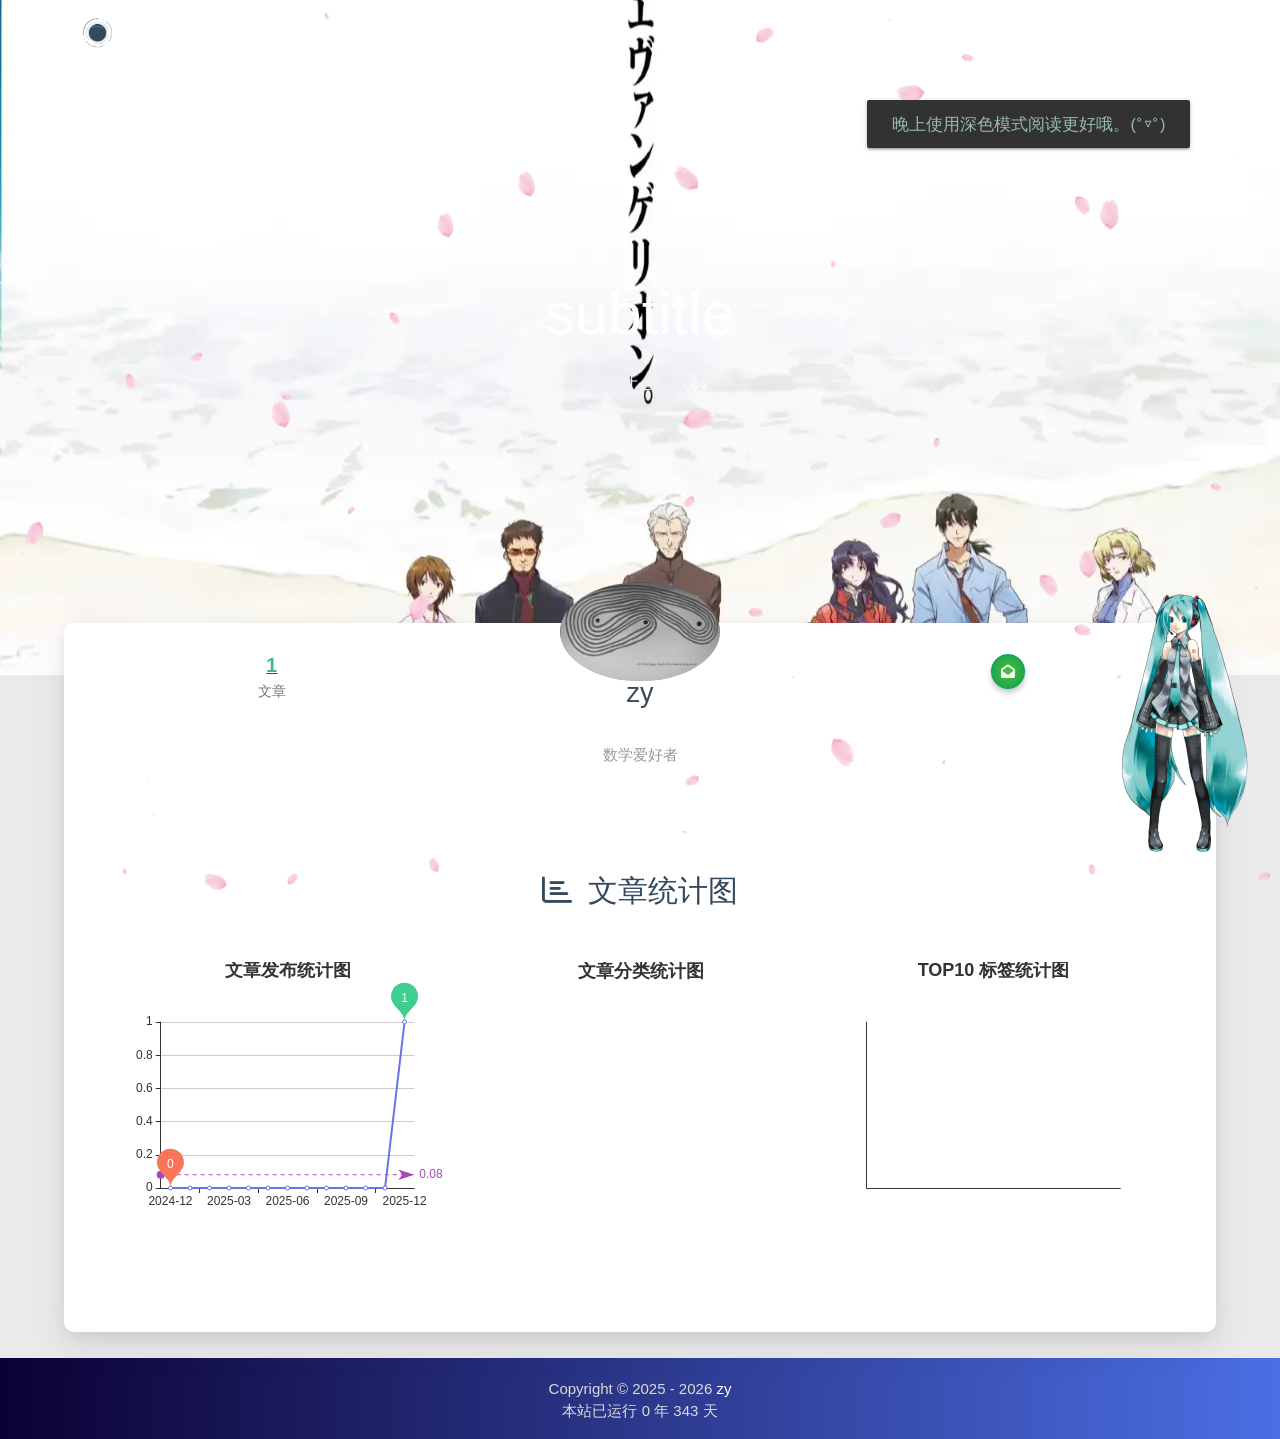
==== about/index.html @ 7aaf0994 "Site updated: 2025-12-30 05:23:56" ====
<!DOCTYPE HTML>
<html lang="zh-CN">


<head>
    <meta charset="utf-8">
    <meta name="keywords" content="关于, ↙(`ヮ´ )↗ 开摆！">
    <meta name="description" content="↙(`ヮ´ )↗ 开摆！">
    <meta http-equiv="X-UA-Compatible" content="IE=edge">
    <meta name="viewport" content="width=device-width, initial-scale=1.0, user-scalable=no">
    <meta name="renderer" content="webkit|ie-stand|ie-comp">
    <meta name="mobile-web-app-capable" content="yes">
    <meta name="format-detection" content="telephone=no">
    <meta name="apple-mobile-web-app-capable" content="yes">
    <meta name="apple-mobile-web-app-status-bar-style" content="black-translucent">
    <meta name="referrer" content="no-referrer-when-downgrade">
    <!-- Global site tag (gtag.js) - Google Analytics -->


    <title>关于 | ↙(`ヮ´ )↗ 开摆！</title>
    <link rel="icon" type="image/png" href="/medias/logo_48.png">
    


    <!-- bg-cover style     -->



<link rel="stylesheet" type="text/css" href="/libs/awesome/css/all.min.css">
<link rel="stylesheet" type="text/css" href="/libs/materialize/materialize.min.css">
<link rel="stylesheet" type="text/css" href="/libs/aos/aos.css">
<link rel="stylesheet" type="text/css" href="/libs/animate/animate.min.css">
<link rel="stylesheet" type="text/css" href="/libs/lightGallery/css/lightgallery.min.css">
<link rel="stylesheet" type="text/css" href="/css/matery.css">
<link rel="stylesheet" type="text/css" href="/css/my.css">
<link rel="stylesheet" type="text/css" href="/css/dark.css" media="none" onload="if(media!='all')media='all'">




    <link rel="stylesheet" href="/libs/tocbot/tocbot.css">
    <link rel="stylesheet" href="/css/post.css">




    



    <script src="/libs/jquery/jquery-3.6.0.min.js"></script>

<meta name="generator" content="Hexo 8.1.1"></head>


<body>
    <header class="navbar-fixed">
    <nav id="headNav" class="bg-color nav-transparent">
        <div id="navContainer" class="nav-wrapper container">
            <div class="brand-logo">
                <a href="/" class="waves-effect waves-light">
                    
                    <img src="/medias/logo_128.png" class="logo-img" alt="LOGO">
                    
                    <span class="logo-span">↙(`ヮ´ )↗ 开摆！</span>
                </a>
            </div>
            

<a href="#" data-target="mobile-nav" class="sidenav-trigger button-collapse"><i class="fas fa-bars"></i></a>
<ul class="right nav-menu">
  
  <li class="hide-on-med-and-down nav-item">
    
    <a href="/" class="waves-effect waves-light">
      
      <i class="fas fa-home" style="zoom: 0.6;"></i>
      
      <span>首页</span>
    </a>
    
  </li>
  
  <li class="hide-on-med-and-down nav-item">
    
    <a href="/tags" class="waves-effect waves-light">
      
      <i class="fas fa-tags" style="zoom: 0.6;"></i>
      
      <span>标签</span>
    </a>
    
  </li>
  
  <li class="hide-on-med-and-down nav-item">
    
    <a href="" class="waves-effect waves-light">

      
      <i class="fas fa-bookmark" style="zoom: 0.6;"></i>
      
      <span>分类</span>
      <i class="fas fa-chevron-down" aria-hidden="true" style="zoom: 0.6;"></i>
    </a>
    <ul class="sub-nav menus_item_child ">
      
      <li>
        <a href="/algebra">
          
          <span>代数</span>
        </a>
      </li>
      
      <li>
        <a href="/geometry">
          
          <span>几何</span>
        </a>
      </li>
      
    </ul>
    
  </li>
  
  <li class="hide-on-med-and-down nav-item">
    
    <a href="/about" class="waves-effect waves-light">
      
      <i class="fas fa-user-circle" style="zoom: 0.6;"></i>
      
      <span>关于</span>
    </a>
    
  </li>
  
  <li class="hide-on-med-and-down nav-item">
    
    <a href="/contact" class="waves-effect waves-light">
      
      <i class="fas fa-comments" style="zoom: 0.6;"></i>
      
      <span>留言板</span>
    </a>
    
  </li>
  
  <li>
    <a href="#searchModal" class="modal-trigger waves-effect waves-light">
      <i id="searchIcon" class="fas fa-search" title="搜索" style="zoom: 0.85;"></i>
    </a>
  </li>
  <li>
    <a href="javascript:;" class="waves-effect waves-light" onclick="switchNightMode()" title="深色/浅色模式" >
      <i id="sum-moon-icon" class="fas fa-sun" style="zoom: 0.85;"></i>
    </a>
  </li>
</ul>


<div id="mobile-nav" class="side-nav sidenav">

    <div class="mobile-head bg-color">
        
        <img src="/medias/logo_128.png" class="logo-img circle responsive-img">
        
        <div class="logo-name">↙(`ヮ´ )↗ 开摆！</div>
        <div class="logo-desc">
            
            Never really desperate, only the lost of the soul.
            
        </div>
    </div>

    <ul class="menu-list mobile-menu-list">
        
        <li class="m-nav-item">
	  
		<a href="/" class="waves-effect waves-light">
			
			    <i class="fa-fw fas fa-home"></i>
			
			首页
		</a>
          
        </li>
        
        <li class="m-nav-item">
	  
		<a href="/tags" class="waves-effect waves-light">
			
			    <i class="fa-fw fas fa-tags"></i>
			
			标签
		</a>
          
        </li>
        
        <li class="m-nav-item">
	  
		<a href="javascript:;">
			
				<i class="fa-fw fas fa-bookmark"></i>
			
			分类
			<span class="m-icon"><i class="fas fa-chevron-right"></i></span>
		</a>
            <ul  style="background:  ;" >
              
                <li>

                  <a href="/algebra " style="margin-left:75px">
				  
		          <span>代数</span>
                  </a>
                </li>
              
                <li>

                  <a href="/geometry " style="margin-left:75px">
				  
		          <span>几何</span>
                  </a>
                </li>
              
            </ul>
          
        </li>
        
        <li class="m-nav-item">
	  
		<a href="/about" class="waves-effect waves-light">
			
			    <i class="fa-fw fas fa-user-circle"></i>
			
			关于
		</a>
          
        </li>
        
        <li class="m-nav-item">
	  
		<a href="/contact" class="waves-effect waves-light">
			
			    <i class="fa-fw fas fa-comments"></i>
			
			留言板
		</a>
          
        </li>
        
        
    </ul>
</div>


        </div>

        
    </nav>

</header>

    <style type="text/css">
    /* don't remove. */
    .about-cover {
        height: 75vh;
    }
</style>

<div class="bg-cover pd-header about-cover">
    <div class="container">
    <div class="row">
    <div class="col s10 offset-s1 m8 offset-m2 l8 offset-l2">
        <div class="brand">
            <div class="title center-align">
                
                    subtitle
                
            </div>

            <div class="description center-align">
                
                <span id="subtitle"></span>
                <script src="/libs/typed/typed.js"></script>
                <script>
                    var typed = new Typed("#subtitle", {
                        strings: [ 
                            
                                "我们为什么喜欢数学，为什么追求数学",
                            
                                "因为我们被数学的魅力深深吸引，因为我们觉得做数学，是很开心，和幸福的事情",
                            
                        ],
                        startDelay: 300,
                        typeSpeed: 100,
                        loop: true,
                        backSpeed: 50,
                        showCursor: true
                    });
                </script>
                
            </div>
        </div>
    </div>
</div>


<script>
    // 每天切换 banner 图.  Switch banner image every day.
    var bannerUrl = "/medias/banner/" + new Date().getDay() + '.jpg';
    $('.bg-cover').css('background-image', 'url(' + bannerUrl + ')');
</script>
<script>
    
      // 每天切换 banner 图.  Switch banner image every day.
      var bannerUrl = "/medias/banner/" + new Date().getDay() + '.jpg';
    
    $('.bg-cover.about-cover').css('background-image', 'url(' + bannerUrl + ')');

</script>


    </div>
</div>

<main class="content">

    <div id="aboutme" class="container about-container">
        <div class="card">
            <div class="card-content">
                <div class="row">
                    <div class="post-statis col l4 hide-on-med-and-down" data-aos="zoom-in-right">
                        
<div class="statis">
    <span class="count"><a href="/">1</a></span>
    <span class="name">文章</span>
</div>






                    </div>
                    <div class="col s12 m12 l4">
                        <div class="profile center-align">
                            <div class="avatar">
                                <img src="/medias/avatar.jpg" alt="zy"
                                     class="circle responsive-img avatar-img">
                            </div>
                            <div class="author">
                                <div class="post-statis hide-on-large-only" data-aos="zoom-in-right">
                                    
<div class="statis">
    <span class="count"><a href="/">1</a></span>
    <span class="name">文章</span>
</div>






                                </div>
                                <div class="title">zy</div>
                                <div class="career"></div>
                                <div class="social-link hide-on-large-only" data-aos="zoom-in-left">
                                    


    <a href="mailto:zhouyan@alumni.pku.edu.cn" class="tooltipped" target="_blank" data-tooltip="邮件联系我" data-position="top" data-delay="50">
        <i class="fas fa-envelope-open"></i>
    </a>














                                </div>
                            </div>
                        </div>
                    </div>
                    <div class="col l4 hide-on-med-and-down" data-aos="zoom-in-left">
                        <div class="social-link">
                            


    <a href="mailto:zhouyan@alumni.pku.edu.cn" class="tooltipped" target="_blank" data-tooltip="邮件联系我" data-position="top" data-delay="50">
        <i class="fas fa-envelope-open"></i>
    </a>














                        </div>
                    </div>
                </div>

                <div class="introduction center-align" data-aos="fade-up">数学爱好者</div>

                <style type="text/css">
    #posts-chart,
    #categories-chart,
    #tags-chart {
        width: 100%;
        height: 300px;
        margin: 0.5rem auto;
        padding: 0.5rem;
    }
</style>

<div id="postCharts" class="post-charts">
    <div class="title center-align" data-aos="zoom-in-up">
        <i class="far fa-bar-chart"></i>&nbsp;&nbsp;文章统计图
    </div>
    <div class="row">
        <div class="chart col s12 m6 l4" data-aos="zoom-in-up">
            <div id="posts-chart"></div>
        </div>

        <div class="chart col s12 m6 l4" data-aos="zoom-in-up">
            <div id="categories-chart"></div>
        </div>

        <div class="chart col s12 m6 l4" data-aos="zoom-in-up">
            <div id="tags-chart"></div>
        </div>
    </div>
</div>

<script type="text/javascript" src="/libs/echarts/echarts.min.js"></script>
<script>
    let postsChart = echarts.init(document.getElementById('posts-chart'));
    let categoriesChart = echarts.init(document.getElementById('categories-chart'));
    let tagsChart = echarts.init(document.getElementById('tags-chart'));

    

    let postsOption = {
        title: {
            text: '文章发布统计图',
            top: -5,
            x: 'center'
        },
        tooltip: {
            trigger: 'axis'
        },
        xAxis: {
            type: 'category',
            data: ["2024-12","2025-01","2025-02","2025-03","2025-04","2025-05","2025-06","2025-07","2025-08","2025-09","2025-10","2025-11","2025-12"]
        },
        yAxis: {
            type: 'value',
        },
        series: [
            {
                name: '文章篇数',
                type: 'line',
                color: ['#6772e5'],
                data: [0,0,0,0,0,0,0,0,0,0,0,0,1],
                markPoint: {
                    symbolSize: 45,
                    color: ['#fa755a','#3ecf8e','#82d3f4'],
                    data: [{
                        type: 'max',
                        itemStyle: {color: ['#3ecf8e']},
                        name: '最大值'
                    }, {
                        type: 'min',
                        itemStyle: {color: ['#fa755a']},
                        name: '最小值'
                    }]
                },
                markLine: {
                    itemStyle: {color: ['#ab47bc']},
                    data: [
                        {type: 'average', name: '平均值'}
                    ]
                }
            }
        ]
    };

    

    let categoriesOption = {
        title: {
            text: '文章分类统计图',
            top: -4,
            x: 'center'
        },
        tooltip: {
            trigger: 'item',
            formatter: "{a} <br/>{b} : {c} ({d}%)"
        },
        series: [
            {
                name: '分类',
                type: 'pie',
                radius: '50%',
                color: ['#6772e5', '#ff9e0f', '#fa755a', '#3ecf8e', '#82d3f4', '#ab47bc', '#525f7f', '#f51c47', '#26A69A'],
                data: [],
                itemStyle: {
                    emphasis: {
                        shadowBlur: 10,
                        shadowOffsetX: 0,
                        shadowColor: 'rgba(0, 0, 0, 0.5)'
                    }
                }
            }
        ]
    };

    

    let tagsOption = {
        title: {
            text: 'TOP10 标签统计图',
            top: -5,
            x: 'center'
        },
        tooltip: {},
        xAxis: [
            {
                type: 'category',
                data: []
            }
        ],
        yAxis: [
            {
                type: 'value'
            }
        ],
        series: [
            {
                type: 'bar',
                color: ['#82d3f4'],
                barWidth : 18,
                data: [],
                markPoint: {
                    symbolSize: 45,
                    data: [{
                        type: 'max',
                        itemStyle: {color: ['#3ecf8e']},
                        name: '最大值'
                    }, {
                        type: 'min',
                        itemStyle: {color: ['#fa755a']},
                        name: '最小值'
                    }],
                },
                markLine: {
                    itemStyle: {color: ['#ab47bc']},
                    data: [
                        {type: 'average', name: '平均值'}
                    ]
                }
            }
        ]
    };

    // render the charts
    postsChart.setOption(postsOption);
    categoriesChart.setOption(categoriesOption);
    tagsChart.setOption(tagsOption);
</script>


                

                

                
                
                
                
            </div>
        </div>
    </div>
</main>


    <footer class="page-footer bg-color">
    

    <div class="container row center-align"
         style="margin-bottom: 15px !important;">
        <div class="col s12 m12 l12 copy-right">
            Copyright&nbsp;&copy;
            
                <span id="year">2025</span>
            
            <a href="/about" target="_blank">zy</a>
            <br>
            <!-- 运行天数提醒. -->
            
                <span id="sitetime"> Loading ...</span>
                <script>
                    var calcSiteTime = function () {
                        var seconds = 1000;
                        var minutes = seconds * 60;
                        var hours = minutes * 60;
                        var days = hours * 24;
                        var years = days * 365;
                        var today = new Date();
                        var startYear = "2025";
                        var startMonth = "12";
                        var startDate = "28";
                        var startHour = "0";
                        var startMinute = "0";
                        var startSecond = "0";
                        var todayYear = today.getFullYear();
                        var todayMonth = today.getMonth() + 1;
                        var todayDate = today.getDate();
                        var todayHour = today.getHours();
                        var todayMinute = today.getMinutes();
                        var todaySecond = today.getSeconds();
                        var t1 = Date.UTC(startYear, startMonth, startDate, startHour, startMinute, startSecond);
                        var t2 = Date.UTC(todayYear, todayMonth, todayDate, todayHour, todayMinute, todaySecond);
                        var diff = t2 - t1;
                        var diffYears = Math.floor(diff / years);
                        var diffDays = Math.floor((diff / days) - diffYears * 365);

                        // 区分是否有年份.
                        var language = 'zh-CN';
                        if (startYear === String(todayYear)) {
                            document.getElementById("year").innerHTML = todayYear;
                            var daysTip = 'This site has been running for ' + diffDays + ' days';
                            if (language === 'zh-CN') {
                                daysTip = '本站已运行 ' + diffDays + ' 天';
                            } else if (language === 'zh-HK') {
                                daysTip = '本站已運行 ' + diffDays + ' 天';
                            }
                            document.getElementById("sitetime").innerHTML = daysTip;
                        } else {
                            document.getElementById("year").innerHTML = startYear + " - " + todayYear;
                            var yearsAndDaysTip = 'This site has been running for ' + diffYears + ' years and '
                                + diffDays + ' days';
                            if (language === 'zh-CN') {
                                yearsAndDaysTip = '本站已运行 ' + diffYears + ' 年 ' + diffDays + ' 天';
                            } else if (language === 'zh-HK') {
                                yearsAndDaysTip = '本站已運行 ' + diffYears + ' 年 ' + diffDays + ' 天';
                            }
                            document.getElementById("sitetime").innerHTML = yearsAndDaysTip;
                        }
                    }

                    calcSiteTime();
                </script>
            
            <br>
            
        </div>
    </div>
</footer>

<div class="progress-bar"></div>


    <!-- 搜索遮罩框 -->
<div id="searchModal" class="modal">
    <div class="modal-content">
        <div class="search-header">
            <span class="title"><i class="fas fa-search"></i>&nbsp;&nbsp;搜索</span>
            <input type="search" id="searchInput" name="s" placeholder="请输入搜索的关键字"
                   class="search-input">
        </div>
        <div id="searchResult"></div>
    </div>
</div>

<script type="text/javascript">
$(function () {
    var searchFunc = function (path, search_id, content_id) {
        'use strict';
        $.ajax({
            url: path,
            dataType: "xml",
            success: function (xmlResponse) {
                // get the contents from search data
                var datas = $("entry", xmlResponse).map(function () {
                    return {
                        title: $("title", this).text(),
                        content: $("content", this).text(),
                        url: $("url", this).text()
                    };
                }).get();
                var $input = document.getElementById(search_id);
                var $resultContent = document.getElementById(content_id);
                $input.addEventListener('input', function () {
                    var str = '<ul class=\"search-result-list\">';
                    var keywords = this.value.trim().toLowerCase().split(/[\s\-]+/);
                    $resultContent.innerHTML = "";
                    if (this.value.trim().length <= 0) {
                        return;
                    }
                    // perform local searching
                    datas.forEach(function (data) {
                        var isMatch = true;
                        var data_title = data.title.trim().toLowerCase();
                        var data_content = data.content.trim().replace(/<[^>]+>/g, "").toLowerCase();
                        var data_url = data.url;
                        data_url = data_url.indexOf('/') === 0 ? data.url : '/' + data_url;
                        var index_title = -1;
                        var index_content = -1;
                        var first_occur = -1;
                        // only match artiles with not empty titles and contents
                        if (data_title !== '' && data_content !== '') {
                            keywords.forEach(function (keyword, i) {
                                index_title = data_title.indexOf(keyword);
                                index_content = data_content.indexOf(keyword);
                                if (index_title < 0 && index_content < 0) {
                                    isMatch = false;
                                } else {
                                    if (index_content < 0) {
                                        index_content = 0;
                                    }
                                    if (i === 0) {
                                        first_occur = index_content;
                                    }
                                }
                            });
                        }
                        // show search results
                        if (isMatch) {
                            str += "<li><a href='" + data_url + "' class='search-result-title'>" + data_title + "</a>";
                            var content = data.content.trim().replace(/<[^>]+>/g, "");
                            if (first_occur >= 0) {
                                // cut out 100 characters
                                var start = first_occur - 20;
                                var end = first_occur + 80;
                                if (start < 0) {
                                    start = 0;
                                }
                                if (start === 0) {
                                    end = 100;
                                }
                                if (end > content.length) {
                                    end = content.length;
                                }
                                var match_content = content.substr(start, end);
                                // highlight all keywords
                                keywords.forEach(function (keyword) {
                                    var regS = new RegExp(keyword, "gi");
                                    match_content = match_content.replace(regS, "<em class=\"search-keyword\">" + keyword + "</em>");
                                });

                                str += "<p class=\"search-result\">" + match_content + "...</p>"
                            }
                            str += "</li>";
                        }
                    });
                    str += "</ul>";
                    $resultContent.innerHTML = str;
                });
            }
        });
    };

    searchFunc('/search.xml', 'searchInput', 'searchResult');
});
</script>

    <!-- 白天和黑夜主题 -->
<div class="stars-con">
    <div id="stars"></div>
    <div id="stars2"></div>
    <div id="stars3"></div>  
</div>

<script>
    function switchNightMode() {
        $('<div class="Cuteen_DarkSky"><div class="Cuteen_DarkPlanet"></div></div>').appendTo($('body')),
        setTimeout(function () {
            $('body').hasClass('DarkMode') 
            ? ($('body').removeClass('DarkMode'), localStorage.setItem('isDark', '0'), $('#sum-moon-icon').removeClass("fa-sun").addClass('fa-moon')) 
            : ($('body').addClass('DarkMode'), localStorage.setItem('isDark', '1'), $('#sum-moon-icon').addClass("fa-sun").removeClass('fa-moon')),
            
            setTimeout(function () {
            $('.Cuteen_DarkSky').fadeOut(1e3, function () {
                $(this).remove()
            })
            }, 2e3)
        })
    }
</script>

    <!-- 回到顶部按钮 -->
<div id="backTop" class="top-scroll">
    <a class="btn-floating btn-large waves-effect waves-light" href="#!">
        <i class="fas fa-arrow-up"></i>
    </a>
</div>


    <script src="/libs/materialize/materialize.min.js"></script>
    <script src="/libs/masonry/masonry.pkgd.min.js"></script>
    <script src="/libs/aos/aos.js"></script>
    <script src="/libs/scrollprogress/scrollProgress.min.js"></script>
    <script src="/libs/lightGallery/js/lightgallery-all.min.js"></script>
    <script src="/js/matery.js"></script>
    
    <!-- 动态标题 -->
    <script type="text/javascript"> var OriginTitile = document.title, st; 
        document.addEventListener("visibilitychange", function () { document.hidden ? (document.title = "Σ(っ °Д °;)っ喔哟，崩溃啦！", clearTimeout(st)) : (document.title = "φ(゜▽゜*)♪咦，又好了！", st = setTimeout(function () { document.title = OriginTitile }, 3e3)) }) </script>
        


    

    
    
    
        
        <script type="text/javascript">
            // 只在桌面版网页启用特效
            var windowWidth = $(window).width();
            if (windowWidth > 768) {
                document.write('<script type="text/javascript" src="/libs/others/sakura.js"><\/script>');
            }
        </script>
    

    <!-- 雪花特效 -->
    

    <!-- 鼠标星星特效 -->
    

     
        <script src="https://ssl.captcha.qq.com/TCaptcha.js"></script>
        <script src="/libs/others/TencentCaptcha.js"></script>
        <button id="TencentCaptcha" data-appid="xxxxxxxxxx" data-cbfn="callback" type="button" hidden></button>
    

    <!-- Baidu Analytics -->

    <!-- Baidu Push -->

<script>
    (function () {
        var bp = document.createElement('script');
        var curProtocol = window.location.protocol.split(':')[0];
        if (curProtocol === 'https') {
            bp.src = 'https://zz.bdstatic.com/linksubmit/push.js';
        } else {
            bp.src = 'http://push.zhanzhang.baidu.com/push.js';
        }
        var s = document.getElementsByTagName("script")[0];
        s.parentNode.insertBefore(bp, s);
    })();
</script>

    
    <script src="/libs/others/clicklove.js" async="async"></script>
    
    
    <script async src="/libs/others/busuanzi.pure.mini.js"></script>
    

    

    

    <!--腾讯兔小巢-->
    
    

    

    

    
    <script src="/libs/instantpage/instantpage.js" type="module"></script>
    

<script src="/live2dw/lib/L2Dwidget.min.js?094cbace49a39548bed64abff5988b05"></script><script>L2Dwidget.init({"pluginRootPath":"live2dw/","pluginJsPath":"lib/","pluginModelPath":"assets/","tagMode":false,"debug":false,"model":{"jsonPath":"/live2dw/assets/miku.model.json"},"display":{"position":"right","width":200,"height":400},"mobile":{"show":false},"log":false});</script></body>

</html>
---- libs/lightGallery/css/lightgallery.min.css ----
@font-face{font-family:lg;src:url(../fonts/lg.ttf?22t19m) format("truetype"),url(../fonts/lg.woff?22t19m) format("woff"),url(../fonts/lg.svg?22t19m#lg) format("svg");font-weight:400;font-style:normal;font-display:block}.lg-icon{font-family:lg!important;speak:never;font-style:normal;font-weight:400;font-variant:normal;text-transform:none;line-height:1;-webkit-font-smoothing:antialiased;-moz-osx-font-smoothing:grayscale}.lg-actions .lg-next,.lg-actions .lg-prev{background-color:rgba(0,0,0,.45);border-radius:2px;color:#999;cursor:pointer;display:block;font-size:22px;margin-top:-10px;padding:8px 10px 9px;position:absolute;top:50%;z-index:1080;border:none;outline:0}.lg-actions .lg-next.disabled,.lg-actions .lg-prev.disabled{pointer-events:none;opacity:.5}.lg-actions .lg-next:hover,.lg-actions .lg-prev:hover{color:#FFF}.lg-actions .lg-next{right:20px}.lg-actions .lg-next:before{content:"\e095"}.lg-actions .lg-prev{left:20px}.lg-actions .lg-prev:after{content:"\e094"}@-webkit-keyframes lg-right-end{0%,100%{left:0}50%{left:-30px}}@-moz-keyframes lg-right-end{0%,100%{left:0}50%{left:-30px}}@-ms-keyframes lg-right-end{0%,100%{left:0}50%{left:-30px}}@keyframes lg-right-end{0%,100%{left:0}50%{left:-30px}}@-webkit-keyframes lg-left-end{0%,100%{left:0}50%{left:30px}}@-moz-keyframes lg-left-end{0%,100%{left:0}50%{left:30px}}@-ms-keyframes lg-left-end{0%,100%{left:0}50%{left:30px}}@keyframes lg-left-end{0%,100%{left:0}50%{left:30px}}.lg-outer.lg-right-end .lg-object{-webkit-animation:lg-right-end .3s;-o-animation:lg-right-end .3s;animation:lg-right-end .3s;position:relative}.lg-outer.lg-left-end .lg-object{-webkit-animation:lg-left-end .3s;-o-animation:lg-left-end .3s;animation:lg-left-end .3s;position:relative}.lg-toolbar{z-index:1082;left:0;position:absolute;top:0;width:100%;background-color:rgba(0,0,0,.45)}.lg-toolbar .lg-icon{color:#999;cursor:pointer;float:right;font-size:24px;height:47px;line-height:27px;padding:10px 0;text-align:center;width:50px;text-decoration:none!important;outline:0;background:0 0;border:none;box-shadow:none;-webkit-transition:color .2s linear;-o-transition:color .2s linear;transition:color .2s linear}.lg-toolbar .lg-icon:hover{color:#FFF}.lg-toolbar .lg-close:after{content:"\e070"}.lg-toolbar .lg-download:after{content:"\e0f2"}.lg-sub-html{background-color:rgba(0,0,0,.45);bottom:0;color:#EEE;font-size:16px;left:0;padding:10px 40px;position:fixed;right:0;text-align:center;z-index:1080}.lg-sub-html h4{margin:0;font-size:13px;font-weight:700}.lg-sub-html p{font-size:12px;margin:5px 0 0}#lg-counter{color:#999;display:inline-block;font-size:16px;padding-left:20px;padding-top:12px;vertical-align:middle}.lg-next,.lg-prev,.lg-toolbar{opacity:1;-webkit-transition:-webkit-transform .35s cubic-bezier(0,0,.25,1) 0s,opacity .35s cubic-bezier(0,0,.25,1) 0s,color .2s linear;-moz-transition:-moz-transform .35s cubic-bezier(0,0,.25,1) 0s,opacity .35s cubic-bezier(0,0,.25,1) 0s,color .2s linear;-o-transition:-o-transform .35s cubic-bezier(0,0,.25,1) 0s,opacity .35s cubic-bezier(0,0,.25,1) 0s,color .2s linear;transition:transform .35s cubic-bezier(0,0,.25,1) 0s,opacity .35s cubic-bezier(0,0,.25,1) 0s,color .2s linear}.lg-hide-items .lg-prev{opacity:0;-webkit-transform:translate3d(-10px,0,0);transform:translate3d(-10px,0,0)}.lg-hide-items .lg-next{opacity:0;-webkit-transform:translate3d(10px,0,0);transform:translate3d(10px,0,0)}.lg-hide-items .lg-toolbar{opacity:0;-webkit-transform:translate3d(0,-10px,0);transform:translate3d(0,-10px,0)}body:not(.lg-from-hash) .lg-outer.lg-start-zoom .lg-object{-webkit-transform:scale3d(.5,.5,.5);transform:scale3d(.5,.5,.5);opacity:0;-webkit-transition:-webkit-transform 250ms cubic-bezier(0,0,.25,1) 0s,opacity 250ms cubic-bezier(0,0,.25,1)!important;-moz-transition:-moz-transform 250ms cubic-bezier(0,0,.25,1) 0s,opacity 250ms cubic-bezier(0,0,.25,1)!important;-o-transition:-o-transform 250ms cubic-bezier(0,0,.25,1) 0s,opacity 250ms cubic-bezier(0,0,.25,1)!important;transition:transform 250ms cubic-bezier(0,0,.25,1) 0s,opacity 250ms cubic-bezier(0,0,.25,1)!important;-webkit-transform-origin:50% 50%;-moz-transform-origin:50% 50%;-ms-transform-origin:50% 50%;transform-origin:50% 50%}body:not(.lg-from-hash) .lg-outer.lg-start-zoom .lg-item.lg-complete .lg-object{-webkit-transform:scale3d(1,1,1);transform:scale3d(1,1,1);opacity:1}.lg-outer .lg-thumb-outer{background-color:#0D0A0A;bottom:0;position:absolute;width:100%;z-index:1080;max-height:350px;-webkit-transform:translate3d(0,100%,0);transform:translate3d(0,100%,0);-webkit-transition:-webkit-transform .25s cubic-bezier(0,0,.25,1) 0s;-moz-transition:-moz-transform .25s cubic-bezier(0,0,.25,1) 0s;-o-transition:-o-transform .25s cubic-bezier(0,0,.25,1) 0s;transition:transform .25s cubic-bezier(0,0,.25,1) 0s}.lg-outer .lg-thumb-outer.lg-grab .lg-thumb-item{cursor:-webkit-grab;cursor:-moz-grab;cursor:-o-grab;cursor:-ms-grab;cursor:grab}.lg-outer .lg-thumb-outer.lg-grabbing .lg-thumb-item{cursor:move;cursor:-webkit-grabbing;cursor:-moz-grabbing;cursor:-o-grabbing;cursor:-ms-grabbing;cursor:grabbing}.lg-outer .lg-thumb-outer.lg-dragging .lg-thumb{-webkit-transition-duration:0s!important;transition-duration:0s!important}.lg-outer.lg-thumb-open .lg-thumb-outer{-webkit-transform:translate3d(0,0,0);transform:translate3d(0,0,0)}.lg-outer .lg-thumb{padding:10px 0;height:100%;margin-bottom:-5px}.lg-outer .lg-thumb-item{cursor:pointer;float:left;overflow:hidden;height:100%;border:2px solid #FFF;border-radius:4px;margin-bottom:5px}@media (min-width:1025px){.lg-outer .lg-thumb-item{-webkit-transition:border-color .25s ease;-o-transition:border-color .25s ease;transition:border-color .25s ease}}.lg-outer .lg-thumb-item.active,.lg-outer .lg-thumb-item:hover{border-color:#a90707}.lg-outer .lg-thumb-item img{width:100%;height:100%;object-fit:cover}.lg-outer.lg-has-thumb .lg-item{padding-bottom:120px}.lg-outer.lg-can-toggle .lg-item{padding-bottom:0}.lg-outer.lg-pull-caption-up .lg-sub-html{-webkit-transition:bottom .25s ease;-o-transition:bottom .25s ease;transition:bottom .25s ease}.lg-outer.lg-pull-caption-up.lg-thumb-open .lg-sub-html{bottom:100px}.lg-outer .lg-toogle-thumb{background-color:#0D0A0A;border-radius:2px 2px 0 0;color:#999;cursor:pointer;font-size:24px;height:39px;line-height:27px;padding:5px 0;position:absolute;right:20px;text-align:center;top:-39px;width:50px;outline:0;border:none}.lg-outer .lg-toogle-thumb:after{content:"\e1ff"}.lg-outer .lg-toogle-thumb:hover{color:#FFF}.lg-outer .lg-video-cont{display:inline-block;vertical-align:middle;max-width:1140px;max-height:100%;width:100%;padding:0 5px}.lg-outer .lg-video{width:100%;height:0;padding-bottom:56.25%;overflow:hidden;position:relative}.lg-outer .lg-video .lg-object{display:inline-block;position:absolute;top:0;left:0;width:100%!important;height:100%!important}.lg-outer .lg-video .lg-video-play{width:84px;height:59px;position:absolute;left:50%;top:50%;margin-left:-42px;margin-top:-30px;z-index:1080;cursor:pointer}.lg-outer .lg-has-iframe .lg-video{-webkit-overflow-scrolling:touch;overflow:auto}.lg-outer .lg-has-vimeo .lg-video-play{background:url(../img/vimeo-play.png) no-repeat}.lg-outer .lg-has-vimeo:hover .lg-video-play{background:url(../img/vimeo-play.png) 0 -58px no-repeat}.lg-outer .lg-has-html5 .lg-video-play{background:url(../img/video-play.png) no-repeat;height:64px;margin-left:-32px;margin-top:-32px;width:64px;opacity:.8}.lg-outer .lg-has-html5:hover .lg-video-play{opacity:1}.lg-outer .lg-has-youtube .lg-video-play{background:url(../img/youtube-play.png) no-repeat}.lg-outer .lg-has-youtube:hover .lg-video-play{background:url(../img/youtube-play.png) 0 -60px no-repeat}.lg-outer .lg-video-object{width:100%!important;height:100%!important;position:absolute;top:0;left:0}.lg-outer .lg-has-video .lg-video-object{visibility:hidden}.lg-outer .lg-has-video.lg-video-playing .lg-object,.lg-outer .lg-has-video.lg-video-playing .lg-video-play{display:none}.lg-outer .lg-has-video.lg-video-playing .lg-video-object{visibility:visible}.lg-progress-bar{background-color:#333;height:5px;left:0;position:absolute;top:0;width:100%;z-index:1083;opacity:0;-webkit-transition:opacity 80ms ease 0s;-moz-transition:opacity 80ms ease 0s;-o-transition:opacity 80ms ease 0s;transition:opacity 80ms ease 0s}.lg-progress-bar .lg-progress{background-color:#a90707;height:5px;width:0}.lg-progress-bar.lg-start .lg-progress{width:100%}.lg-show-autoplay .lg-progress-bar{opacity:1}.lg-autoplay-button:after{content:"\e01d"}.lg-show-autoplay .lg-autoplay-button:after{content:"\e01a"}.lg-outer.lg-css3.lg-zoom-dragging .lg-item.lg-complete.lg-zoomable .lg-image,.lg-outer.lg-css3.lg-zoom-dragging .lg-item.lg-complete.lg-zoomable .lg-img-wrap{-webkit-transition-duration:0s;transition-duration:0s}.lg-outer.lg-use-transition-for-zoom .lg-item.lg-complete.lg-zoomable .lg-img-wrap{-webkit-transition:-webkit-transform .3s cubic-bezier(0,0,.25,1) 0s;-moz-transition:-moz-transform .3s cubic-bezier(0,0,.25,1) 0s;-o-transition:-o-transform .3s cubic-bezier(0,0,.25,1) 0s;transition:transform .3s cubic-bezier(0,0,.25,1) 0s}.lg-outer.lg-use-left-for-zoom .lg-item.lg-complete.lg-zoomable .lg-img-wrap{-webkit-transition:left .3s cubic-bezier(0,0,.25,1) 0s,top .3s cubic-bezier(0,0,.25,1) 0s;-moz-transition:left .3s cubic-bezier(0,0,.25,1) 0s,top .3s cubic-bezier(0,0,.25,1) 0s;-o-transition:left .3s cubic-bezier(0,0,.25,1) 0s,top .3s cubic-bezier(0,0,.25,1) 0s;transition:left .3s cubic-bezier(0,0,.25,1) 0s,top .3s cubic-bezier(0,0,.25,1) 0s}.lg-outer .lg-item.lg-complete.lg-zoomable .lg-img-wrap{-webkit-transform:translate3d(0,0,0);transform:translate3d(0,0,0);-webkit-backface-visibility:hidden;-moz-backface-visibility:hidden;backface-visibility:hidden}.lg-outer .lg-item.lg-complete.lg-zoomable .lg-image{-webkit-transform:scale3d(1,1,1);transform:scale3d(1,1,1);-webkit-transition:-webkit-transform .3s cubic-bezier(0,0,.25,1) 0s,opacity .15s!important;-moz-transition:-moz-transform .3s cubic-bezier(0,0,.25,1) 0s,opacity .15s!important;-o-transition:-o-transform .3s cubic-bezier(0,0,.25,1) 0s,opacity .15s!important;transition:transform .3s cubic-bezier(0,0,.25,1) 0s,opacity .15s!important;-webkit-transform-origin:0 0;-moz-transform-origin:0 0;-ms-transform-origin:0 0;transform-origin:0 0;-webkit-backface-visibility:hidden;-moz-backface-visibility:hidden;backface-visibility:hidden}#lg-zoom-in:after{content:"\e311"}#lg-actual-size{font-size:20px}#lg-actual-size:after{content:"\e033"}#lg-zoom-out{opacity:.5;pointer-events:none}#lg-zoom-out:after{content:"\e312"}.lg-zoomed #lg-zoom-out{opacity:1;pointer-events:auto}.lg-outer .lg-pager-outer{bottom:60px;left:0;position:absolute;right:0;text-align:center;z-index:1080;height:10px}.lg-outer .lg-pager-outer.lg-pager-hover .lg-pager-cont{overflow:visible}.lg-outer .lg-pager-cont{cursor:pointer;display:inline-block;overflow:hidden;position:relative;vertical-align:top;margin:0 5px}.lg-outer .lg-pager-cont:hover .lg-pager-thumb-cont{opacity:1;-webkit-transform:translate3d(0,0,0);transform:translate3d(0,0,0)}.lg-outer .lg-pager-cont.lg-pager-active .lg-pager{box-shadow:0 0 0 2px #fff inset}.lg-outer .lg-pager-thumb-cont{background-color:#fff;color:#FFF;bottom:100%;height:83px;left:0;margin-bottom:20px;margin-left:-60px;opacity:0;padding:5px;position:absolute;width:120px;border-radius:3px;-webkit-transition:opacity .15s ease 0s,-webkit-transform .15s ease 0s;-moz-transition:opacity .15s ease 0s,-moz-transform .15s ease 0s;-o-transition:opacity .15s ease 0s,-o-transform .15s ease 0s;transition:opacity .15s ease 0s,transform .15s ease 0s;-webkit-transform:translate3d(0,5px,0);transform:translate3d(0,5px,0)}.lg-outer .lg-pager-thumb-cont img{width:100%;height:100%}.lg-outer .lg-pager{background-color:rgba(255,255,255,.5);border-radius:50%;box-shadow:0 0 0 8px rgba(255,255,255,.7) inset;display:block;height:12px;-webkit-transition:box-shadow .3s ease 0s;-o-transition:box-shadow .3s ease 0s;transition:box-shadow .3s ease 0s;width:12px}.lg-outer .lg-pager:focus,.lg-outer .lg-pager:hover{box-shadow:0 0 0 8px #fff inset}.lg-outer .lg-caret{border-left:10px solid transparent;border-right:10px solid transparent;border-top:10px dashed;bottom:-10px;display:inline-block;height:0;left:50%;margin-left:-5px;position:absolute;vertical-align:middle;width:0}.lg-fullscreen:after{content:"\e20c"}.lg-fullscreen-on .lg-fullscreen:after{content:"\e20d"}.lg-outer #lg-dropdown-overlay{background-color:rgba(0,0,0,.25);bottom:0;cursor:default;left:0;position:fixed;right:0;top:0;z-index:1081;opacity:0;visibility:hidden;-webkit-transition:visibility 0s linear .18s,opacity .18s linear 0s;-o-transition:visibility 0s linear .18s,opacity .18s linear 0s;transition:visibility 0s linear .18s,opacity .18s linear 0s}.lg-outer.lg-dropdown-active #lg-dropdown-overlay,.lg-outer.lg-dropdown-active .lg-dropdown{-webkit-transition-delay:0s;transition-delay:0s;-moz-transform:translate3d(0,0,0);-o-transform:translate3d(0,0,0);-ms-transform:translate3d(0,0,0);-webkit-transform:translate3d(0,0,0);transform:translate3d(0,0,0);opacity:1;visibility:visible}.lg-outer.lg-dropdown-active #lg-share{color:#FFF}.lg-outer .lg-dropdown{background-color:#fff;border-radius:2px;font-size:14px;list-style-type:none;margin:0;padding:10px 0;position:absolute;right:0;text-align:left;top:50px;opacity:0;visibility:hidden;-moz-transform:translate3d(0,5px,0);-o-transform:translate3d(0,5px,0);-ms-transform:translate3d(0,5px,0);-webkit-transform:translate3d(0,5px,0);transform:translate3d(0,5px,0);-webkit-transition:-webkit-transform .18s linear 0s,visibility 0s linear .5s,opacity .18s linear 0s;-moz-transition:-moz-transform .18s linear 0s,visibility 0s linear .5s,opacity .18s linear 0s;-o-transition:-o-transform .18s linear 0s,visibility 0s linear .5s,opacity .18s linear 0s;transition:transform .18s linear 0s,visibility 0s linear .5s,opacity .18s linear 0s}.lg-outer .lg-dropdown:after{content:"";display:block;height:0;width:0;position:absolute;border:8px solid transparent;border-bottom-color:#FFF;right:16px;top:-16px}.lg-outer .lg-dropdown>li:last-child{margin-bottom:0}.lg-outer .lg-dropdown>li:hover .lg-icon,.lg-outer .lg-dropdown>li:hover a{color:#333}.lg-outer .lg-dropdown a{color:#333;display:block;white-space:pre;padding:4px 12px;font-family:"Open Sans","Helvetica Neue",Helvetica,Arial,sans-serif;font-size:12px}.lg-outer .lg-dropdown a:hover{background-color:rgba(0,0,0,.07)}.lg-outer .lg-dropdown .lg-dropdown-text{display:inline-block;line-height:1;margin-top:-3px;vertical-align:middle}.lg-outer .lg-dropdown .lg-icon{color:#333;display:inline-block;float:none;font-size:20px;height:auto;line-height:1;margin-right:8px;padding:0;vertical-align:middle;width:auto}.lg-outer,.lg-outer .lg,.lg-outer .lg-inner{height:100%;width:100%}.lg-outer #lg-share{position:relative}.lg-outer #lg-share:after{content:"\e80d"}.lg-outer #lg-share-facebook .lg-icon{color:#3b5998}.lg-outer #lg-share-facebook .lg-icon:after{content:"\e904"}.lg-outer #lg-share-twitter .lg-icon{color:#00aced}.lg-outer #lg-share-twitter .lg-icon:after{content:"\e907"}.lg-outer #lg-share-googleplus .lg-icon{color:#dd4b39}.lg-outer #lg-share-googleplus .lg-icon:after{content:"\e905"}.lg-outer #lg-share-pinterest .lg-icon{color:#cb2027}.lg-outer #lg-share-pinterest .lg-icon:after{content:"\e906"}.lg-outer .lg-img-rotate{position:absolute;padding:0 5px;left:0;right:0;top:0;bottom:0;-webkit-transition:-webkit-transform .3s cubic-bezier(.32,0,.67,0) 0s;-moz-transition:-moz-transform .3s cubic-bezier(.32,0,.67,0) 0s;-o-transition:-o-transform .3s cubic-bezier(.32,0,.67,0) 0s;transition:transform .3s cubic-bezier(.32,0,.67,0) 0s}.lg-rotate-left:after{content:"\e900"}.lg-rotate-right:after{content:"\e901"}.lg-icon.lg-flip-hor,.lg-icon.lg-flip-ver{font-size:26px}.lg-flip-ver:after{content:"\e903"}.lg-flip-hor:after{content:"\e902"}.lg-group:after{content:"";display:table;clear:both}.lg-outer{position:fixed;top:0;left:0;z-index:1050;text-align:left;opacity:0;outline:0;-webkit-transition:opacity .15s ease 0s;-o-transition:opacity .15s ease 0s;transition:opacity .15s ease 0s}.lg-outer *{-webkit-box-sizing:border-box;-moz-box-sizing:border-box;box-sizing:border-box}.lg-outer.lg-visible{opacity:1}.lg-outer.lg-css3 .lg-item.lg-current,.lg-outer.lg-css3 .lg-item.lg-next-slide,.lg-outer.lg-css3 .lg-item.lg-prev-slide{-webkit-transition-duration:inherit!important;transition-duration:inherit!important;-webkit-transition-timing-function:inherit!important;transition-timing-function:inherit!important}.lg-outer.lg-css3.lg-dragging .lg-item.lg-current,.lg-outer.lg-css3.lg-dragging .lg-item.lg-next-slide,.lg-outer.lg-css3.lg-dragging .lg-item.lg-prev-slide{-webkit-transition-duration:0s!important;transition-duration:0s!important;opacity:1}.lg-outer.lg-grab img.lg-object{cursor:-webkit-grab;cursor:-moz-grab;cursor:-o-grab;cursor:-ms-grab;cursor:grab}.lg-outer.lg-grabbing img.lg-object{cursor:move;cursor:-webkit-grabbing;cursor:-moz-grabbing;cursor:-o-grabbing;cursor:-ms-grabbing;cursor:grabbing}.lg-outer .lg{position:relative;overflow:hidden;margin-left:auto;margin-right:auto;max-width:100%;max-height:100%}.lg-outer .lg-inner{position:absolute;left:0;top:0;white-space:nowrap}.lg-outer .lg-item{background:url(../img/loading.gif) center center no-repeat;display:none!important}.lg-outer.lg-css .lg-current,.lg-outer.lg-css3 .lg-current,.lg-outer.lg-css3 .lg-next-slide,.lg-outer.lg-css3 .lg-prev-slide{display:inline-block!important}.lg-outer .lg-img-wrap,.lg-outer .lg-item{display:inline-block;text-align:center;position:absolute;width:100%;height:100%}.lg-outer .lg-img-wrap:before,.lg-outer .lg-item:before{content:"";display:inline-block;height:50%;width:1px;margin-right:-1px}.lg-outer .lg-img-wrap{position:absolute;padding:0 5px;left:0;right:0;top:0;bottom:0}.lg-outer .lg-item.lg-complete{background-image:none}.lg-outer .lg-item.lg-current{z-index:1060}.lg-outer .lg-image{display:inline-block;vertical-align:middle;max-width:100%;max-height:100%;width:auto!important;height:auto!important}.lg-outer.lg-show-after-load .lg-item .lg-object,.lg-outer.lg-show-after-load .lg-item .lg-video-play{opacity:0;-webkit-transition:opacity .15s ease 0s;-o-transition:opacity .15s ease 0s;transition:opacity .15s ease 0s}.lg-outer.lg-show-after-load .lg-item.lg-complete .lg-object,.lg-outer.lg-show-after-load .lg-item.lg-complete .lg-video-play{opacity:1}.lg-outer .lg-empty-html,.lg-outer.lg-hide-download #lg-download{display:none}.lg-backdrop{position:fixed;top:0;left:0;right:0;bottom:0;z-index:1040;background-color:#000;opacity:0;-webkit-transition:opacity .15s ease 0s;-o-transition:opacity .15s ease 0s;transition:opacity .15s ease 0s}.lg-backdrop.in{opacity:1}.lg-css3.lg-no-trans .lg-current,.lg-css3.lg-no-trans .lg-next-slide,.lg-css3.lg-no-trans .lg-prev-slide{-webkit-transition:none 0s ease 0s!important;-moz-transition:none 0s ease 0s!important;-o-transition:none 0s ease 0s!important;transition:none 0s ease 0s!important}.lg-css3.lg-use-css3 .lg-item,.lg-css3.lg-use-left .lg-item{-webkit-backface-visibility:hidden;-moz-backface-visibility:hidden;backface-visibility:hidden}.lg-css3.lg-fade .lg-item{opacity:0}.lg-css3.lg-fade .lg-item.lg-current{opacity:1}.lg-css3.lg-fade .lg-item.lg-current,.lg-css3.lg-fade .lg-item.lg-next-slide,.lg-css3.lg-fade .lg-item.lg-prev-slide{-webkit-transition:opacity .1s ease 0s;-moz-transition:opacity .1s ease 0s;-o-transition:opacity .1s ease 0s;transition:opacity .1s ease 0s}.lg-css3.lg-slide.lg-use-css3 .lg-item{opacity:0}.lg-css3.lg-slide.lg-use-css3 .lg-item.lg-prev-slide{-webkit-transform:translate3d(-100%,0,0);transform:translate3d(-100%,0,0)}.lg-css3.lg-slide.lg-use-css3 .lg-item.lg-next-slide{-webkit-transform:translate3d(100%,0,0);transform:translate3d(100%,0,0)}.lg-css3.lg-slide.lg-use-css3 .lg-item.lg-current{-webkit-transform:translate3d(0,0,0);transform:translate3d(0,0,0);opacity:1}.lg-css3.lg-slide.lg-use-css3 .lg-item.lg-current,.lg-css3.lg-slide.lg-use-css3 .lg-item.lg-next-slide,.lg-css3.lg-slide.lg-use-css3 .lg-item.lg-prev-slide{-webkit-transition:-webkit-transform 1s cubic-bezier(0,0,.25,1) 0s,opacity .1s ease 0s;-moz-transition:-moz-transform 1s cubic-bezier(0,0,.25,1) 0s,opacity .1s ease 0s;-o-transition:-o-transform 1s cubic-bezier(0,0,.25,1) 0s,opacity .1s ease 0s;transition:transform 1s cubic-bezier(0,0,.25,1) 0s,opacity .1s ease 0s}.lg-css3.lg-slide.lg-use-left .lg-item{opacity:0;position:absolute;left:0}.lg-css3.lg-slide.lg-use-left .lg-item.lg-prev-slide{left:-100%}.lg-css3.lg-slide.lg-use-left .lg-item.lg-next-slide{left:100%}.lg-css3.lg-slide.lg-use-left .lg-item.lg-current{left:0;opacity:1}.lg-css3.lg-slide.lg-use-left .lg-item.lg-current,.lg-css3.lg-slide.lg-use-left .lg-item.lg-next-slide,.lg-css3.lg-slide.lg-use-left .lg-item.lg-prev-slide{-webkit-transition:left 1s cubic-bezier(0,0,.25,1) 0s,opacity .1s ease 0s;-moz-transition:left 1s cubic-bezier(0,0,.25,1) 0s,opacity .1s ease 0s;-o-transition:left 1s cubic-bezier(0,0,.25,1) 0s,opacity .1s ease 0s;transition:left 1s cubic-bezier(0,0,.25,1) 0s,opacity .1s ease 0s}
---- css/matery.css ----
/*全局基础样式*/
/*小屏幕下(手机类)的样式*/
@media only screen and (max-width: 601px) {
    .container {
        width: 95%;
    }
}

/*中等屏幕下(平板类)的样式*/
@media only screen and (min-width: 600px) and (max-width: 992px) {
    .container {
        width: 90%;
    }
}

/*大屏幕下(桌面类)的样式*/
@media only screen and (min-width: 993px) {
    .container {
        width: 90%;
        max-width: 1125px;
    }

    .head-container {
        position: absolute;
        padding: 0 30px;
        width: 100%;
    }

    .post-container {
        width: 90%;
        margin: 0 auto;
        max-width: 1250px;
    }
}

body {
    background-color: #eaeaea;
    margin: 0;
    color: #34495e;
    overflow-x: hidden;
    overflow-y: auto;
}

h1 {
    margin: 48px 0 22px -5px;
    font-size: 2.0rem;
    font-weight: bold;
    line-height: 2.0rem;
}

h2 {
    margin: 42px 0 18px -5px;
    font-size: 1.8rem;
    font-weight: bold;
    line-height: 1.8rem;
}

h3 {
    margin: 38px 0 15px -4px;
    font-size: 1.6rem;
    font-weight: bold;
    line-height: 1.7rem;
}

h4 {
    margin: 32px 0 12px -4px;
    font-size: 1.45rem;
    font-weight: bold;
    line-height: 1.45rem;
}

h5 {
    margin: 28px 0 8px -4px;
    font-size: 1.2rem;
    font-weight: bold;
    line-height: 1.2rem;
}

h6 {
    margin: 22px 0 4px -4px;
    font-size: 1.1rem;
    line-height: 1.1rem;
}

p {
    font-size: 1rem;
    line-height: 1.5rem;
}

hr {
    margin: 20px 0;
    border: 0;
    border-top: 1px solid #ccc;
}

blockquote {
    border-left: 5px solid #42b983;
    padding: 1rem 0.8rem 0.2rem 0.8rem;
    color: #666;
    background-color: rgba(66, 185, 131, .1);
}

pre {
    padding: 2rem 1rem 1rem 3rem !important;
    border-radius: 0.35rem;
    tab-size: 4;
}

.code-area::after {
    content: " ";
    position: absolute;
    border-radius: 50%;
    background: #ff5f56;
    width: 12px;
    height: 12px;
    top: 0;
    left: 12px;
    margin-top: 12px;
    -webkit-box-shadow: 20px 0 #ffbd2e, 40px 0 #27c93f;
    box-shadow: 20px 0 #ffbd2e, 40px 0 #27c93f;
}

code {
    padding: 1px 5px;
    top: 13px !important;
    font-family: Inconsolata, Monaco, Consolas, 'Courier New', Courier, monospace;
    font-size: 0.91rem;
    color: #e96900;
    background-color: #f8f8f8;
    border-radius: 2px;
}

.code_copy {
    position: absolute;
    top: 0.7rem;
    right: 25px;
    z-index: 1;
    filter: invert(50%);
    cursor: pointer;
}

.codecopy_notice {
    position: absolute;
    top: 0.7rem;
    right: 6px;
    z-index: 1;
    filter: invert(50%);
    opacity: 0;
}

.code_lang {
    position: absolute;
    top: 1.2rem;
    right: 46px;
    line-height: 0;
    font-weight: bold;
    font-family: Consolas, Monaco, 'Andale Mono', 'Ubuntu Mono', monospace;
    z-index: 1;
    filter: invert(50%);
    cursor: pointer;
}

.code-expand {
    position: absolute;
    top: 4px;
    right: 0;
    filter: invert(50%);
    padding: 7px;
    z-index: 999 !important;
    cursor: pointer;
    transition: all .3s;
    transform: rotate(0deg);
}

.code-closed .code-expand {
    transform: rotate(-180deg) !important;
    transition: all .3s;
}

.code-closed pre::before {
    height: 0;
}

pre code {
    padding: 0;
    color: #e8eaf6;
    background-color: #272822;
}

/* 键盘 kbd 标签样式 */
kbd {
    margin: 0 3px;
    padding: 3px 5px;
    border-radius: 3px;
    border: 1px solid #b4b4b4;
    box-shadow: 0 1px 3px rgba(0, 0, 0, 0.25), 0 2px 1px 0 rgba(255, 255, 255, 0.6) inset;
    font-family: Consolas, Monaco, 'Andale Mono', 'Ubuntu Mono', monospace;
    font-size: 0.9rem;
    font-weight: 600;
    background-color: #f8f8f8;
    color: #34495e;
    line-height: 1.8rem;
    white-space: nowrap;
}

b,
strong {
    font-weight: bold;
}

dfn {
    font-style: italic;
}

small {
    font-size: 85%;
}

cite {
    font-style: normal;
}

mark {
    background-color: #fcf8e3;
    padding: .2em;
}

.card {
    border-radius: 10px;
    box-shadow: 0 15px 35px rgba(50, 50, 93, .1), 0 5px 15px rgba(0, 0, 0, .07) !important;
}

.card .card-image img {
    border-radius: 8px 8px 0 0;
    /* 修改文章列表图片填充样式为 cover 以覆盖整个区域而不会被缩放 */
    object-fit: cover;
}

.container .row {
    margin-bottom: 0;
}

.bg-color {
    background-image: linear-gradient(to right, #0c0134 0%, #4b6fe4 100%);
}

.text-color {
    color: #0f9d58 !important;
}

.white-color {
    color: #fff;
}

.progress-bar {
    height: 4px;
    position: fixed;
    bottom: 0;
    z-index: 300;
    background: linear-gradient(to right, #4cbf30 0%, #0f9d58 100%);
    opacity: 0.8;
}

.sidenav-overlay {
    z-index: 500;
}

.pd-header {
    margin-top: -64px;
}

header .side-nav {
    width: 240px;
    z-index: 999;
    box-shadow: 0 2px 5px 0 rgba(0, 0, 0, 0.16), 0 7px 10px 0 rgba(0, 0, 0, 0.12);
}

nav {
    box-shadow: 0 2px 5px 0 rgba(0, 0, 0, 0.16), 0 7px 10px 0 rgba(0, 0, 0, 0.12);
}

header .nav-transparent {
    background-color: transparent !important;
    background-image: none;
    box-shadow: none;
}

header nav .brand-span {
    font-size: 1.45rem;
}

header .brand-logo .logo-img {
    height: 45px;
    vertical-align: middle;
    padding-bottom: 6px;
}

header .brand-logo .logo-span {
    font-size: 1.6rem;
}

/*修改顶部 logo 的文字垂直对齐为 top，避免默认 middle 看起来偏下*/
header .brand-logo .waves-effect {
    vertical-align: top;
}

header .button-collapse i {
    font-size: 1.5rem;
}

header .side-nav .mobile-head {
    padding: 0 15px;
}

header .side-nav .mobile-head img {
    margin-top: 30px;
    width: 75px;
    height: 75px;
}

header .side-nav .mobile-head .logo-name {
    margin-top: -30px;
    padding-left: 10px;
    font-size: 1.5rem;
}

header .side-nav .mobile-head .logo-desc {
    margin-top: -10px;
    padding-left: 10px;
    padding-bottom: 10px;
    font-size: 0.8rem;
    line-height: 1.3rem;
    color: #e3e3e3;
}

header .side-nav .menu-list li {
    padding: 0;
    margin-left: -15px;
}

header .side-nav .menu-list a {
    height: 50px;
    line-height: 50px;
    color: #34495e !important;
}

.mobile-menu-list a i {
    margin-left: 8px !important;
    font-size: 1.16rem;
    color: #34495e !important;
}

header .side-nav .fa-fw {
    width: 3.3rem;
    text-align: left;
}

header .side-nav .social-link {
    position: absolute;
    bottom: 45px;
    padding-left: 15px;
}

.social-link a {
    font-size: 1.2rem;
    display: inline;
    padding: 0 12px;
}

.cover-btns {
    position: relative;
    top: 10vh;
    text-align: center;
}

.cover-btns a {
    margin: 10px 15px;
    padding: 0 35px;
    height: 45px;
    line-height: 45px;
    font-size: 1rem;
    color: #fff;
    border: 1px solid #fff;
    background-color: transparent;
    border-radius: 30px;
    box-shadow: none;
}

.cover-btns a:hover {
    border: 1px solid #f44336;
    background-color: #f44336;
    box-shadow: 0 14px 26px -12px rgba(233, 30, 99, 0.42),
    0 4px 23px 0 rgba(0, 0, 0, 0.12),
    0 8px 10px -5px rgba(233, 30, 99, 0.2);
}

.cover-btns a i {
    font-size: 1.1rem;
    padding-right: 5px;
}

.scroll-down {
    background: #333;
    margin: 100px auto;
    -webkit-animation: scroll-down 1.5s infinite;
    -moz-animation: scroll-down 1.5s infinite;
    -o-animation: scroll-down 1.5s infinite;
    animation: scroll-down 1.5s infinite;
}

@-moz-keyframes scroll-down {
    0% {
        opacity: 0.4;
        -ms-filter: "progid:DXImageTransform.Microsoft.Alpha(Opacity=40)";
        filter: alpha(opacity=40);
        top: 0;
    }

    50% {
        opacity: 1;
        -ms-filter: none;
        filter: none;
        top: -16px;
    }

    100% {
        opacity: 0.4;
        -ms-filter: "progid:DXImageTransform.Microsoft.Alpha(Opacity=40)";
        filter: alpha(opacity=40);
        top: 0;
    }
}

@-webkit-keyframes scroll-down {
    0% {
        opacity: 0.4;
        -ms-filter: "progid:DXImageTransform.Microsoft.Alpha(Opacity=40)";
        filter: alpha(opacity=40);
        top: 0;
    }

    50% {
        opacity: 1;
        -ms-filter: none;
        filter: none;
        top: -16px;
    }

    100% {
        opacity: 0.4;
        -ms-filter: "progid:DXImageTransform.Microsoft.Alpha(Opacity=40)";
        filter: alpha(opacity=40);
        top: 0;
    }
}

@-o-keyframes scroll-down {
    0% {
        opacity: 0.4;
        -ms-filter: "progid:DXImageTransform.Microsoft.Alpha(Opacity=40)";
        filter: alpha(opacity=40);
        top: 0;
    }

    50% {
        opacity: 1;
        -ms-filter: none;
        filter: none;
        top: -16px;
    }

    100% {
        opacity: 0.4;
        -ms-filter: "progid:DXImageTransform.Microsoft.Alpha(Opacity=40)";
        filter: alpha(opacity=40);
        top: 0;
    }
}

@keyframes scroll-down {
    0% {
        opacity: 0.4;
        -ms-filter: "progid:DXImageTransform.Microsoft.Alpha(Opacity=40)";
        filter: alpha(opacity=40);
        top: 0;
    }

    50% {
        opacity: 1;
        -ms-filter: none;
        filter: none;
        top: -16px;
    }

    100% {
        opacity: 0.4;
        -ms-filter: "progid:DXImageTransform.Microsoft.Alpha(Opacity=40)";
        filter: alpha(opacity=40);
        top: 0;
    }
}

.cover-social-link {
    position: relative;
    top: 23vh;
    width: 100%;
    text-align: center;
}

.cover-social-link a {
    padding: 0 15px;
    font-size: 1.35rem;
    color: #fff;
}

header .go-back {
    float: left;
    position: relative;
    padding-left: 5px;
    padding-right: 5px;
    z-index: 1;
    height: 56px;
}

header .go-back i {
    font-size: 1.6rem;
    font-weight: 200;
    line-height: 56px;
}

/* 背景图效果. */
.bg-cover {
    position: relative;
    display: flex;
    align-items: center;
    height: 60vh;
    padding: 0;
    border: 0;
    overflow: hidden;
    background-position: center center;
    background-size: cover;
    transform: translate3d(0px, 0px, 0px);
}

.index-cover {
    height: 100vh;
}

.post-cover {
    height: 40vh !important;
}

/*
.bg-cover:after {
    -webkit-animation: rainbow 60s infinite;
    animation: rainbow 60s infinite;
}
*/

.bg-cover:before,
.bg-cover:after {
    position: absolute;
    z-index: 1;
    width: 100%;
    height: 100%;
    display: block;
    left: 0;
    top: 0;
    content: "";
}

.bg-cover .container {
    position: relative;
    color: #fff;
    z-index: 2;
}

.bg-cover .title {
    font-size: 4rem;
    line-height: 1.2em;
    margin-bottom: 20px;
    position: relative;
}

.bg-cover .description {
    font-weight: 300;
    font-size: 1.25rem;
    line-height: 1.4em;
    color: #eee;
}

.bg-cover .post-title {
    margin: 0 auto;
    font-size: 2.5rem;
    font-weight: 400;
}

@-webkit-keyframes rainbow {

    0%,
    100% {
        background: rgba(156, 39, 176, 0.75);
        background: linear-gradient(45deg, rgba(156, 39, 176, 0.75) 0%, rgba(156, 39, 176, 0.65) 100%);
        background: -moz-linear-gradient(135deg, rgba(156, 39, 176, 0.75) 0%, rgba(156, 39, 176, 0.65) 100%);
        background: -webkit-linear-gradient(135deg, rgba(156, 39, 176, 0.75) 0%, rgba(156, 39, 176, 0.65) 100%);
    }

    16% {
        background: rgba(132, 13, 121, 0.75);
        background: linear-gradient(45deg, rgba(132, 13, 121, 0.75) 0%, rgba(132, 13, 121, 0.65) 100%);
        background: -moz-linear-gradient(135deg, rgba(132, 13, 121, 0.75) 0%, rgba(132, 13, 121, 0.65) 100%);
        background: -webkit-linear-gradient(135deg, rgba(132, 13, 121, 0.75) 0%, rgba(132, 13, 121, 0.65) 100%);
    }

    32% {
        background: rgba(239, 83, 80, 0.75);
        background: linear-gradient(45deg, rgba(239, 83, 80, 0.75) 0%, rgba(239, 83, 80, 0.65) 100%);
        background: -moz-linear-gradient(135deg, rgba(239, 83, 80, 0.75) 0%, rgba(239, 83, 80, 0.65) 100%);
        background: -webkit-linear-gradient(135deg, rgba(239, 83, 80, 0.75) 0%, rgba(239, 83, 80, 0.65) 100%);
    }

    48% {
        background: rgba(255, 87, 34, 0.75);
        background: linear-gradient(45deg, rgba(255, 87, 34, 0.75) 0%, rgba(255, 87, 34, 0.65) 100%);
        background: -moz-linear-gradient(135deg, rgba(255, 87, 34, 0.75) 0%, rgba(255, 87, 34, 0.65) 100%);
        background: -webkit-linear-gradient(135deg, rgba(255, 87, 34, 0.75) 0%, rgba(255, 87, 34, 0.65) 100%);
    }

    64% {
        background: rgba(255, 160, 0, 0.75);
        background: linear-gradient(45deg, rgba(255, 160, 0, 0.75) 0%, rgba(255, 160, 0, 0.65) 100%);
        background: -moz-linear-gradient(135deg, rgba(255, 160, 0, 0.75) 0%, rgba(255, 112, 66, 0.65) 100%);
        background: -webkit-linear-gradient(135deg, rgba(255, 160, 0, 0.75) 0%, rgba(255, 160, 0, 0.65) 100%);
    }

    80% {
        background: rgba(233, 30, 99, 0.75);
        background: linear-gradient(45deg, rgba(233, 30, 99, 0.75) 0%, rgba(233, 30, 99, 0.65) 100%);
        background: -moz-linear-gradient(135deg, rgba(233, 30, 99, 0.75) 0%, rgba(233, 30, 99, 0.65) 100%);
        background: -webkit-linear-gradient(135deg, rgba(2233, 30, 99, 0.75) 0%, rgba(233, 30, 99, 0.65) 100%);
    }
}

@keyframes rainbow {

    0%,
    100% {
        background: rgba(156, 39, 176, 0.75);
        background: linear-gradient(45deg, rgba(156, 39, 176, 0.75) 0%, rgba(156, 39, 176, 0.65) 100%);
        background: -moz-linear-gradient(135deg, rgba(156, 39, 176, 0.75) 0%, rgba(156, 39, 176, 0.65) 100%);
        background: -webkit-linear-gradient(135deg, rgba(156, 39, 176, 0.75) 0%, rgba(156, 39, 176, 0.65) 100%);
    }

    16% {
        background: rgba(132, 13, 121, 0.75);
        background: linear-gradient(45deg, rgba(132, 13, 121, 0.75) 0%, rgba(132, 13, 121, 0.65) 100%);
        background: -moz-linear-gradient(135deg, rgba(132, 13, 121, 0.75) 0%, rgba(132, 13, 121, 0.65) 100%);
        background: -webkit-linear-gradient(135deg, rgba(132, 13, 121, 0.75) 0%, rgba(132, 13, 121, 0.65) 100%);
    }

    32% {
        background: rgba(239, 83, 80, 0.75);
        background: linear-gradient(45deg, rgba(239, 83, 80, 0.75) 0%, rgba(239, 83, 80, 0.65) 100%);
        background: -moz-linear-gradient(135deg, rgba(239, 83, 80, 0.75) 0%, rgba(239, 83, 80, 0.65) 100%);
        background: -webkit-linear-gradient(135deg, rgba(239, 83, 80, 0.75) 0%, rgba(239, 83, 80, 0.65) 100%);
    }

    48% {
        background: rgba(255, 87, 34, 0.75);
        background: linear-gradient(45deg, rgba(255, 87, 34, 0.75) 0%, rgba(255, 87, 34, 0.65) 100%);
        background: -moz-linear-gradient(135deg, rgba(255, 87, 34, 0.75) 0%, rgba(255, 87, 34, 0.65) 100%);
        background: -webkit-linear-gradient(135deg, rgba(255, 87, 34, 0.75) 0%, rgba(255, 87, 34, 0.65) 100%);
    }

    64% {
        background: rgba(255, 160, 0, 0.75);
        background: linear-gradient(45deg, rgba(255, 160, 0, 0.75) 0%, rgba(255, 160, 0, 0.65) 100%);
        background: -moz-linear-gradient(135deg, rgba(255, 160, 0, 0.75) 0%, rgba(255, 112, 66, 0.65) 100%);
        background: -webkit-linear-gradient(135deg, rgba(255, 160, 0, 0.75) 0%, rgba(255, 160, 0, 0.65) 100%);
    }

    80% {
        background: rgba(233, 30, 99, 0.75);
        background: linear-gradient(45deg, rgba(233, 30, 99, 0.75) 0%, rgba(233, 30, 99, 0.65) 100%);
        background: -moz-linear-gradient(135deg, rgba(233, 30, 99, 0.75) 0%, rgba(233, 30, 99, 0.65) 100%);
        background: -webkit-linear-gradient(135deg, rgba(2233, 30, 99, 0.75) 0%, rgba(233, 30, 99, 0.65) 100%);
    }
}

.index-card {
    margin-top: -10px;
    padding-top: 20px;
}

.carousel-post .title {
    font-size: 2.6rem;
}

.dream {
    margin-top: 20px;
    margin-bottom: 40px;
}

.dream .title,
.music-player .title,
.video-player .title {
    margin-bottom: 20px;
    font-size: 2rem;
    font-weight: 700;
}

.dream .text {
    opacity: .6;
    font-size: 1.1rem;
}

.music-player,
.video-player {
    margin-top: 10px;
    margin-bottom: 50px;
}

.music,
.dplayer-video {
    box-shadow: 0 5px 20px 0 rgba(0, 0, 0, .2), 0 10px 20px -12px rgba(0, 0, 0, .5) !important;
}

#recommend-sections {
    margin-top: -30px;
    padding-top: 30px;
}

.index-card .card .card-content {
    padding: 20px 40px;
}

@media only screen and (min-width: 1418px) {
    .recommend {
        margin-top: 20px;
        padding: 0 0.75rem;
    }
}

@media only screen and (max-width: 601px) {
    .index-card .card .card-content {
        padding: 10px 10px;
    }
}

/*中等屏幕下(平板类)的样式*/
@media only screen and (min-width: 600px) and (max-width: 992px) {
    .index-card .card .card-content {
        padding: 20px 20px;
    }
}

.recommend .row .col {
    padding: 0 1.25rem;
}

.recommend .title {
    margin-top: 25px;
    margin-bottom: 25px;
    text-align: center;
    font-size: 1.8rem;
    font-weight: 700;
    line-height: 1.8rem;
}

.recommend .post-card:before {
    position: absolute;
    z-index: 0;
    width: 100%;
    height: 100%;
    display: block;
    left: 0;
    top: 0;
    content: "";
    background-color: rgba(0, 0, 0, .3);
    border-radius: 10px;
}

.recommend .post-card {
    position: relative;
    width: 100%;
    height: 300px;
    max-height: 300px;
    margin-bottom: 15px;
    margin-top: 15px;
    text-align: center;
    border: 0;
    border-radius: 10px;
    color: rgba(0, 0, 0, .87);
    background: #fff 50%;
    background-size: cover;
    box-shadow: 0 15px 35px rgba(50, 50, 93, .1), 0 5px 15px rgba(0, 0, 0, .07);
}

.recommend .post-card .post-body {
    position: relative;
    margin: 0 auto;
    padding: 1.8rem 1.25rem;
    z-index: 2;
}

.recommend .post-card .post-categories {
    margin: 10px auto;
}

.recommend .post-card .post-categories .category {
    padding: 0 8px;
    color: hsla(0, 0%, 100%, .7) !important;
    font-size: .75rem;
    font-weight: 500;
}

.recommend .post-card a {
    color: #fff;
}

.recommend .post-card .post-title {
    height: 48px;
    margin-top: 10px;
    margin-bottom: 5px;
}

.recommend .post-card .post-description {
    margin: 20px auto;
    max-width: 500px;
    height: 65px;
    max-height: 65px;
    font-size: 14px;
    color: hsla(0, 0%, 100%, .78) !important;
}

.recommend .post-card .read-more {
    height: 40px;
    margin: .6rem 1px;
    font-size: 0.9rem;
    font-weight: 400;
    line-height: 40px;
    color: #fff;
    border-radius: 30px;
    box-shadow: 0 2px 2px 0 rgba(244, 67, 54, .14), 0 3px 1px -2px rgba(244, 67, 54, .2), 0 1px 5px 0 rgba(244, 67, 54, .12);
}

.recommend .post-card .read-more .icon {
    font-size: 1.05rem;
    padding-right: 10px;
}

.archive-calendar {
    margin-top: -60px;
    max-width: 820px;
}

#post-calendar {
    width: 100%;
    height: 225px;
}

.settings-content {
    margin-top: -10px;
}

/*文章列表卡片各样式*/
#articles {
    margin-top: 10px;
    margin-bottom: 10px;
}

article a {
    margin-right: 0 !important;
    color: #525f7f;
    text-transform: none !important;
}

article a:hover {
    font-weight: bold;
    color: #42b983;
    text-decoration: underline;
}

.articles .row {
    margin-left: 0;
    margin-right: 0;
}

article .card {
    border-radius: 8px;
    overflow: hidden;
}

article .card-image {
    background-color: #222;
    border-radius: 8px;
}

article .card-image img {
    height: 220px;
    border-radius: 0.3rem;
    opacity: .7;
}

article .tag-image img {
    height: 220px;
}

article .card .card-content {
    padding: 15px 15px 12px 18px;
}

article .article-content .summary {
    padding-bottom: 2px;
    padding-left: 0;
    margin-bottom: 6px;
    word-break: break-all;
}

article .article-content .publish-author {
    float: right;
}

.publish-date .icon-date {
    padding-right: 5px;
}

.publish-author .icon-category {
    padding-left: 10px;
}

.article-content .publish-author .post-category {
    padding-left: 5px;
}

article .card .card-action {
    padding: 10px 15px 10px 18px;
    border-radius: 0 0 8px 8px !important;
}

article .article-tags .chip {
    margin: 2px;
    font-size: 0.8rem;
    font-weight: 400;
    height: 22px;
    line-height: 22px;
    color: #fff;
    border-radius: 10px;
}

.prev-next {
    margin-left: -0.75rem;
}

.prev-next .article-badge {
    min-width: 3rem;
    margin-top: 7px;
    padding: 3px 10px 3px 8px;
    text-align: center;
    font-size: 1rem;
    line-height: inherit;
    position: absolute;
    box-sizing: border-box;
    z-index: 200;
    background-color: #fff;
    font-weight: 500;
}

.prev-next .left-badge {
    border-radius: 8px 0 8px 0;
}

.prev-next .right-badge {
    border-radius: 0 8px 0 8px;
    right: 10px;
}

.paging {
    margin-bottom: 15px;
}

.paging .row {
    margin-left: 0;
    margin-right: 0;
}

.paging .page-info {
    font-size: 1.4rem;
    color: #888;
    padding-top: 1rem;
}

.paging i {
    font-size: 2.5rem;
}

.paging .disabled {
    background-color: #ccc !important;
}

.paging .disabled i {
    color: #999 !important;
}

/*文章详情样式*/
#artDetail {
    margin-top: -60px;
}

/* 修改小屏幕下文章详情table样式. */
@media only screen and (max-width: 550px) {
    #articleContent table {
        table-layout: fixed;
    }
}

@media only screen and (min-width: 1418px) {
    #artDetail {
        margin-top: -60px;
        padding: 0 0.75rem;
    }
}

#artDetail .card {
    box-shadow: 0 10px 35px 2px rgba(0, 0, 0, .15),
    0 5px 15px rgba(0, 0, 0, .07),
    0 2px 5px -5px rgba(0, 0, 0, .1) !important;
}

#artDetail .tag-cate {
    padding-bottom: 15px;
}

#artDetail a {
    margin-right: 0 !important;
    text-transform: none !important;
}

#artDetail .article-info {
    padding: 20px 30px 1px 40px;
    margin-bottom: -5px;
}

#artDetail .article-tag .chip {
    font-size: 1rem;
    font-weight: 400;
    height: 25px;
    line-height: 24px;
    color: #fff;
    border-radius: 15px;
    margin-right: 5px;
    margin-bottom: 2px;
}

#artDetail .tag_share .article-tag .chip {
    font-size: 1rem;
    font-weight: 400;
    height: 25px;
    line-height: 23px;
    border-radius: 15px;
    margin-right: 5px;
    margin-bottom: 2px;
    color: #42b983;
    background: #fff;
    border: 1px solid;
    transition: all 0.6s ease-in-out;
}

#artDetail .tag_share .article-tag .chip:hover {
    color: #fff;
    background: #42b983;
}

#artDetail .post-cate {
    float: right;
    color: #42b983;
}

#artDetail .post-cate a {
    padding-right: 5px;
    color: #42b983;
    font-weight: 500;
}

#artDetail .post-cate a:hover {
    text-decoration: underline;
}

#artDetail .post-info {
    color: #525f7f;
}

#artDetail .post-info .post-category {
    padding-right: 4px;
    color: #525f7f;
}

#artDetail .post-info .post-category:hover {
    font-weight: bold;
    color: #42b983;
    text-decoration: underline;
}

#artDetail .post-info .post-date {
    color: #525f7f;
}

#artDetail .post-info .post-word-count {
    margin-left: 15px;
}

#artDetail .post-info .post-read {
    margin-left: 15px;
    color: #525f7f;
}

#artDetail .article-card-content {
    padding: 0 15px 20px 18px;
}

@media only screen and (max-width: 601px) {
    #artDetail .article-info {
        padding: 15px 15px 1px 15px;
        margin-bottom: -5px;
    }
}

@media only screen and (min-width: 600px) and (max-width: 992px) {
    #artDetail .article-card-content {
        padding: 0 30px 20px 32px;
    }

    #artDetail .article-info {
        padding: 15px 20px 0 28px;
        margin-bottom: -5px;
    }
}

@media only screen and (min-width: 993px) {
    #artDetail .article-card-content {
        padding: 0 50px 20px 50px;
    }
}

#artDetail .reprint {
    margin: 15px 0 0.4rem;
    padding: 0.5rem 0.8rem;
    border: 1px solid #eee;
    line-height: 2;
    transition: box-shadow 0.3s ease-in-out
}

#artDetail .reprint-info {
    word-break: break-word;
}

#artDetail .reprint:hover {
    box-shadow: 0 0 10px 0 rgba(232, 237, 250, .6), 0 4px 8px 0 rgba(232, 237, 250, .5)
}

#artDetail .reprint a {
    font-size: 1.05rem;
    color: #42b983;
    font-weight: 500;
}

#articleContent p {
    margin: 2px 2px 10px;
    font-size: 1.05rem;
    line-height: 1.85rem;
}

#articleContent blockquote p {
    text-indent: 0.2rem;
}

#articleContent a {
    padding: 0 2px;
    color: #42b983;
    font-weight: 500;
    text-decoration: underline;
    word-wrap: break-word;
}

#articleContent .img-item {
    text-align: center;
}

#articleContent img {
    max-width: 100%;
    height: auto;
    cursor: pointer;
}

#articleContent video {
    display: block;
    margin: 30px auto;
    box-shadow: 0 5px 35px 0 rgba(0, 0, 0, .2), 0 10px 35px -11px rgba(0, 0, 0, .6);
    cursor: pointer;
}

#articleContent ol,
#articleContent ul {
    display: block;
    padding-left: 2em !important;
    word-spacing: 0.05rem;
}

#articleContent ul li,
#articleContent ol li {
    display: list-item;
    line-height: 1.8rem;
    font-size: 1rem;
}

#articleContent ul li {
    list-style-type: disc;
}

#articleContent ul ul li {
    list-style-type: circle;
}

#articleContent table {
    width: 100%;
    display: block;
    border-collapse: collapse;
    border-spacing: 0;
    overflow: auto;
}

/**
#articleContent table,
th,
td {
    padding: 12px 13px;
    border: 1px solid #dfe2e5;
}
**/

table tr:nth-child(2n),
thead {
    background-color: #fafafa;
}

#articleContent table th {
    background-color: #f2f2f2;
    min-width: 80px;
    border: 1px solid #dfe2e5;
    padding: 6px 6px;
}

#articleContent table td {
    min-width: 80px;
    border: 1px solid #dfe2e5;
    padding: 6px 6px;
}

#articleContent [type="checkbox"]:not(:checked),
[type="checkbox"]:checked {
    position: inherit;
    margin-left: -1.3rem;
    margin-right: 0.4rem;
    margin-top: -1px;
    vertical-align: middle;
    left: unset;
    visibility: visible;
}

@media only screen and (min-width: 600px) {
    #article-share .social-share a {
        margin-left: 15px !important;
    }
}

.chip-container {
    margin-top: -60px;
}

.chip-container .tag-title {
    margin-bottom: 10px;
    color: #3C4858;
    font-size: 1.75rem;
    font-weight: 400;
}

.chip-container .tag-chips {
    margin: 1rem auto 0.5rem;
    max-width: 850px;
    text-align: center;
}

.chip-container .tags-posts {
    margin-top: 20px;
}

.chip-container .chip-default {
    color: #34495e;
}

.chip-container .chip-active {
    color: #FFF !important;
    background: linear-gradient(to bottom right, #FF5E3A 0%, #FF2A68 100%) !important;
    box-shadow: 2px 5px 10px #aaa !important;
}

.chip-container .chip {
    margin: 10px 10px;
    padding: 19px 14px;
    display: inline-flex;
    line-height: 0;
    font-size: 1rem;
    font-weight: 500;
    border-radius: 5px;
    cursor: pointer;
    box-shadow: 0 3px 5px rgba(0, 0, 0, .12);
    z-index: 0;
}

.chip-container .chip:hover {
    color: #fff;
    background: linear-gradient(to right, #4cbf30 0%, #0f9d58 100%) !important;
}

.chip .tag-length {
    margin-left: 5px;
    margin-right: -2px;
    font-size: 0.5rem;
}

.chip-default .tag-length {
    color: #e91e63;
    margin-top: 1px;
}

.chip-active .tag-length {
    color: #fff;
}

/* archive page. */
#cd-timeline .year {
    position: relative;
    width: 80px;
    height: 80px;
    margin: 10px 0 50px -20px;
    padding: 21px 10px;
    background-color: #ff5722;
    color: #fff;
    font-size: 1.8rem;
    font-weight: 600;
}

#cd-timeline .year a {
    color: #fff;
}

#cd-timeline .month {
    position: relative;
    width: 60px;
    height: 60px;
    margin: 10px 0 30px -10px;
    padding: 14px 16px;
    background-color: #ef6c00;
    color: #fff;
    font-size: 1.7rem;
    font-weight: 600;
}

#cd-timeline .month a {
    color: #fff;
}

#cd-timeline .day {
    position: relative;
    padding: 8px 10px;
    background-color: #ffa726;
    color: #fff;
    font-size: 1.2rem;
    font-weight: 500;
}

#cd-timeline {
    /*width: 90%;*/
    max-width: 820px;
    position: relative;
    margin-top: 2rem;
    margin-bottom: 2rem;
}

#cd-timeline::before {
    /* this is the vertical line */
    content: '';
    position: absolute;
    top: 0;
    left: 18px;
    height: 100%;
    width: 4px;
    background: #0f9d58;
}

@media only screen and (min-width: 900px) {
    #cd-timeline {
        margin-top: 2rem;
        margin-bottom: 2rem;
    }

    #cd-timeline::before {
        left: 50%;
        margin-left: -2px;
    }

    #cd-timeline .year {
        margin: 10px 0 50px -40px;
        padding: 22px 11px;
    }

    #cd-timeline .month {
        margin: 10px 0 30px -30px;
        padding: 14px 16px;
    }
}

.cd-timeline-block {
    position: relative;
    margin: 1em 0;
}

.cd-timeline-block::after {
    clear: both;
    content: "";
    display: table;
}

.cd-timeline-block:first-child {
    margin-top: 0;
}

.cd-timeline-block:last-child {
    margin-bottom: 0;
}

@media only screen and (min-width: 870px) {
    .cd-timeline-block {
        margin: 1em 0;
    }

    .cd-timeline-block:first-child {
        margin-top: 0;
    }

    .cd-timeline-block:last-child {
        margin-bottom: 0;
    }
}

.cd-timeline-img {
    position: absolute;
    top: 0;
    left: 0;
    width: 40px;
    height: 40px;
    border-radius: 50%;
    box-shadow: 0 0 0 4px #ffffff, inset 0 2px 0 rgba(0, 0, 0, 0.08), 0 3px 0 4px rgba(0, 0, 0, 0.05);
}

@media only screen and (min-width: 900px) {
    .cd-timeline-img {
        width: 40px;
        height: 40px;
        left: 50%;
        margin-left: -20px;
        /* Force Hardware Acceleration in WebKit */
        -webkit-transform: translateZ(0);
        -webkit-backface-visibility: hidden;
    }

    .cssanimations .cd-timeline-img.is-hidden {
        visibility: hidden;
    }

    .cssanimations .cd-timeline-img.bounce-in {
        visibility: visible;
        -webkit-animation: cd-bounce-1 0.6s;
        -moz-animation: cd-bounce-1 0.6s;
        animation: cd-bounce-1 0.6s;
    }
}

.cd-timeline-content {
    position: relative;
    margin-top: -40px;
    margin-left: 60px;
    padding: 0;
    border-radius: 5px;
    background: #ffffff;
    box-shadow: 0 15px 35px rgba(50, 50, 93, .1), 0 5px 15px rgba(0, 0, 0, .07) !important;
}

.cd-timeline-content::after {
    clear: both;
    content: "";
    display: table;
}

.cd-timeline-content .card {
    margin: 0;
}

.cd-timeline-content::before {
    content: '';
    position: absolute;
    top: 18px !important;
    right: 100%;
    height: 0;
    width: 14px;
    margin-left: 2px;
    margin-right: 2px;
    border: 1px dashed #ffa726;
}

@media only screen and (min-width: 768px) {
    .cd-timeline-content h2 {
        font-size: 1.25rem;
    }

    .cd-timeline-content p {
        font-size: 1rem;
    }

    .cd-timeline-content .cd-read-more,
    .cd-timeline-content .cd-date {
        font-size: 0.875rem;
    }
}

@media only screen and (min-width: 900px) {
    .cd-timeline-content {
        margin-left: 0;
        padding: 0;
        width: 45%;

    }

    .cd-timeline-content::before {
        top: 24px;
        left: 100%;
    }

    .cd-timeline-content .cd-read-more {
        float: left;
    }

    .cd-timeline-block:nth-child(even) .cd-timeline-content {
        float: right;
    }

    .cd-timeline-block:nth-child(even) .cd-timeline-content::before {
        top: 24px;
        left: auto;
        right: 100%;
        border-color: #ffa726;
    }

    .cd-timeline-block:nth-child(even) .cd-timeline-content .cd-read-more {
        float: right;
    }

    .cssanimations .cd-timeline-content.is-hidden {
        visibility: hidden;
    }

    .cssanimations .cd-timeline-content.bounce-in {
        visibility: visible;
        -webkit-animation: cd-bounce-2 0.6s;
        -moz-animation: cd-bounce-2 0.6s;
        animation: cd-bounce-2 0.6s;
    }
}

/* about page styles. */

.about-container {
    width: 90%;
    max-width: 1225px;
    margin-top: -60px;
}

@media only screen and (max-width: 601px) {
    .about-container {
        width: 95%;
    }
}

.post-statis {
    text-align: center;
}

.post-statis .statis {
    display: inline-block;
    padding: 0.3rem 0.8rem;
    text-align: center;
    letter-spacing: .03rem;
}

.post-statis .statis .count {
    display: block;
    font-size: 1.3rem;
    font-weight: bold;
    text-decoration: underline;
}

.post-statis .statis .count a {
    color: #42b983;
}

.post-statis .statis .name {
    font-size: 0.9rem;
    color: #777;
}

#aboutme .social-link {
    margin: 0.5rem 0;
    text-align: center;
}

#aboutme .social-link a {
    display: inline-block;
    width: 2.3rem;
    height: 2.3rem;
    line-height: 2.2rem;
    margin: 0 0.5rem;
    padding: 0;
    color: #fff;
    border: 1px solid #0f9d58;
    background: radial-gradient(#4cbf30, #0f9d58);
    font-size: 0.9rem;
    border-radius: 50%;
    box-shadow: 0 4px 6px rgba(50, 50, 93, .21), 0 2px 3px rgba(0, 0, 0, .1);
}

.profile .avatar-img {
    max-width: 160px;
    width: 100%;
    margin: 0 auto;
    transform: translate3d(0, -65%, 0);
}

.profile .author {
    margin-top: -80px;
}

.profile .author .post-statis {
    margin: 0.5rem 0 1.4rem 0;
}

.profile .author .title {
    margin-bottom: 0.1rem;
    font-size: 1.8rem;
    font-weight: 500;
    color: #3C4858;
}

.profile .author .career {
    margin: 8px 0;
    font-size: 0.9rem;
    font-weight: 400;
    color: #777;
}

#aboutme .profile .social-link {
    margin: 1.5rem 0 0.8rem 0;
}

#aboutme .introduction {
    margin: 1.5rem auto 3rem;
    max-width: 600px;
    color: #999;
}

.post-charts,
.my-projects,
.my-skills,
.post-charts {
    padding: 3.8rem 1.5rem 0.8rem 1.5rem;
}

.post-charts,
.title,
.my-projects .title,
.my-skills .title,
.my-gallery .title {
    font-size: 2rem;
    margin-bottom: 2.25rem;
}

.my-projects .info {
    max-width: 360px;
    margin: 0 auto;
    padding: 1rem 0 1rem;
}

.my-projects .info .icon {
    display: inline-block;
    width: 76px;
    height: 76px;
    text-align: center;
    line-height: 76px;
    color: #fff;
    font-size: 1.75rem;
    border-radius: 50%;
}

.my-projects .info .info-title {
    margin: 1.25rem 0 0.875rem;
    font-size: 1.25rem;
    font-weight: 500;
    line-height: 1.5em;
}

.my-projects .info .info-title a {
    color: #34495e;
}

.my-projects .info .info-desc {
    margin: 0 0 10px;
    font-size: 0.9rem;
    color: #999;
}

.my-skills .skillbar {
    position: relative;
    display: block;
    max-width: 360px;
    margin: 15px auto;
    background: #eee;
    height: 30px;
    border-radius: 35px;
    -moz-border-radius: 35px;
    -webkit-border-radius: 35px;
    -webkit-transition: 0.4s linear;
    -moz-transition: 0.4s linear;
    -o-transition: 0.4s linear;
    transition: 0.4s linear;
    -webkit-transition-property: width, background-color;
    -moz-transition-property: width, background-color;
    -o-transition-property: width, background-color;
    transition-property: width, background-color;
}

.skillbar .skillbar-title {
    position: absolute;
    top: 0;
    left: 0;
    width: 110px;
    font-size: 0.9rem;
    color: #ffffff;
    border-radius: 35px;
    -webkit-border-radius: 35px;
    -moz-border-radius: 35px;
}

.skillbar .skillbar-title span {
    display: block;
    background: rgba(0, 0, 0, 0.15);
    padding: 0 20px;
    height: 30px;
    line-height: 30px;
    border-radius: 35px;
    -webkit-border-radius: 35px;
    -moz-border-radius: 35px;
}

.skillbar .skillbar-bar {
    height: 30px;
    width: 0;
    border-radius: 35px;
    -moz-border-radius: 35px;
    -webkit-border-radius: 35px;
}

.skillbar .skill-bar-percent {
    position: absolute;
    right: 10px;
    top: 0;
    font-size: 12px;
    height: 30px;
    line-height: 30px;
    color: #ffffff;
    color: rgba(0, 0, 0, 0.5);
}

.my-skills .other-skills {
    margin-top: 2rem;
}

.other-skills .sub-title {
    font-size: 1.5rem;
}

.other-skills .tag-chips {
    max-width: 600px;
}

.other-skills .chip {
    background-color: #fff;
    border: 1px solid #eee;
}

.other-skills .chip:hover {
    color: #fff;
    background: linear-gradient(to right, #4cbf30 0%, #0f9d58 100%);
    border: 1px solid #4cbf30;
    box-shadow: 0 5px 5px rgba(0, 0, 0, .25)
}

.my-gallery {
    margin: 4.5rem auto 1rem;
    padding: 0 1.2rem;
    max-width: 1100px;
}

.my-gallery .photo {
    margin: .5rem 0;
}

.my-gallery .photo img {
    width: 100%;
    height: 200px;
    border-radius: 10px;
    cursor: pointer;
}

/*尾部样式*/
footer {
    padding-bottom: 1px;
}

footer .social-statis {
    margin-top: 10px;
    position: relative;
}

footer a {
    color: #fff;
}

footer .copy-right {
    color: #dbdbdb;
}

/*搜索层样式*/
#searchIcon {
    font-size: 1.2rem;
}

#searchModal {
    min-height: 500px;
    width: 80%;
}

#searchModal .search-header .title {
    font-size: 1.6rem;
    color: #333;
}

#searchResult {
    margin: -15px 0 10px 10px;
}

p.search-result-summary{
    margin: 15px 0 0 -8px;
}

#searchResult .search-result-list {
    margin-left: -8px;
    margin-top: 0px;
    padding-left: 0;
    color: #666;
}

.search-result-list .search-result-title {
    font-size: 1.4rem;
    color: #42b983;
}

.search-result-list li {
    border-bottom: 1px solid #e5e5e5;
    padding: 15px 0 5px 0;
}

.search-result-list .search-keyword {
    margin: 0 2px;
    padding: 1px 5px 1px 4px;
    border-radius: 2px;
    background-color: #f2f2f2;
    color: #e96900;
    font-style: normal;
    white-space: pre-wrap;
}

/*回到顶部按钮样式*/
.top-scroll {
    display: none;
    position: fixed;
    right: 15px;
    bottom: 15px;
    padding-top: 15px;
    margin-bottom: 0;
    z-index: 998;
}

.top-scroll .btn-floating {
    background: linear-gradient(to bottom right, #FF5E3A 0%, #FF2A68 100%);
    width: 48px;
    height: 48px;
}

.top-scroll .btn-floating i {
    line-height: 48px;
    font-size: 1.8rem;
}

@media screen and (min-width: 368px) and (max-width: 767px) {
    .info-break-policy {
        word-break: keep-all;
        float: left;
        width: 50%;
    }
}

@media screen and (min-width: 768px) {
    .info-break-policy {
        word-break: keep-all;
        float: left;
        margin-right: 15px;
    }
}

@media screen and (max-width: 367px) {
    .info-break-policy {
        word-break: keep-all;
        float: left;
        width: 100%;
    }

    .custom-card {
        padding: 0 2px !important;
    }
}

.info-break-policy {
    margin-bottom: 8px;
}

.clearfix {
    clear: left;
}

.img-shadow {
    box-shadow: 0 5px 25px 0 rgba(0, 0, 0, .2), 0 10px 30px -11px rgba(0, 0, 0, .6)
}

.img-margin {
    margin: 25px auto 10px auto;
}

.caption {
    text-align: center;
    margin: 0 auto 15px auto;
}

.center-caption {
    color: #525f7f;
    padding: 5px;
    border-bottom: 1px solid #d9d9d9;
}

.lg-sub-html .center-caption {
    color: #fff !important;
    border-bottom: none;
}

.overflow-policy {
    overflow: hidden;
}

/* styles for '...' */
.block-with-text {
    /* hide text if it more than N lines  */
    overflow: hidden;
    /* for set '...' in absolute position */
    position: relative;
    /* use this value to count block height */
    line-height: 1.5em;
    /* max-height = line-height (1.2) * lines max number (3) */
    max-height: 4.5em;
    /* fix problem when last visible word doesn't adjoin right side  */
    text-align: justify;
    /* place for '...' */
    margin-right: -1em;
    padding-right: 1em;
}

/* create the ... style */
.block-with-text:before {
    /* points in the end */
    content: '...';
    /* absolute position */
    position: absolute;
    /* set position to right bottom corner of block */
    right: 0.2em;
    bottom: 0;
}

/* hide ... if we have text, which is less than or equal to max lines */
.block-with-text:after {
    /* points in the end */
    content: '';
    /* absolute position */
    position: absolute;
    /* set position to right bottom corner of text */
    right: 0;
    /* set width and height */
    width: 1em;
    height: 1em;
    /* fix the problem of hidden failure */
    margin-top: 0.4em;
    /* bg color = bg color under block */
    background: white;
}

/*二级菜单*/

.nav-menu {
}

.nav-menu li .sub-nav {
    position: absolute;
    top: 66px;
    list-style: none;
    margin-left: -20px;
    display: none;
}

.nav-menu li .sub-nav li {
    text-align: center;
    clear: left;
    width: 140px;
    height: 35px;
    line-height: 35px;
    position: relative;
}

.nav-menu li .sub-nav li a {
    height: 34px;
    line-height: 34px;
    width: 138px;
    padding: 0;
    display: inline-block;
    border-radius: 5px;
    color: #000;
}

.nav-show i[aria-hidden=true] {
    -webkit-transform: rotate(180deg) !important;
    -moz-transform: rotate(180deg) !important;
    -o-transform: rotate(180deg) !important;
    -ms-transform: rotate(180deg) !important;
    transform: rotate(180deg) !important;
    -webkit-transition: all .3s;
    -moz-transition: all .3s;
    -o-transition: all .3s;
    transition: all .3s;
}

.menus_item_child {
    background-color: rgba(255, 255, 255, .8);
    width: fit-content;
    border-radius: 10px;
    -webkit-box-shadow: 0 5px 20px -4px rgba(0, 0, 0, .5);
    box-shadow: 0 5px 20px -4px rgba(0, 0, 0, .5);
    display: none;
    opacity: 0.98;
    -ms-filter: none;
    filter: none;
    -webkit-animation: sub_menus .3s .1s ease both;
    -moz-animation: sub_menus .3s .1s ease both;
    -o-animation: sub_menus .3s .1s ease both;
    animation: sub_menus .3s .1s ease both;
}

.menus_item_child:before {
    content: "";
    position: absolute;
    top: -20px;
    left: 50%;
    margin-left: -10px;
    border-width: 10px;
    border-style: solid;
    border-color: transparent transparent rgba(255, 255, 255, .8)
}

.m-nav-item {
    position: relative;
}

.m-nav-item ul {
    display: none;
}

.m-nav-item ul li {
    width: 255px;
    height: 50px;
    line-height: 50px;
    text-align: center;
}

.m-nav-show .m-icon {
    -webkit-transform: rotate(90deg) !important;
    -moz-transform: rotate(90deg) !important;
    -o-transform: rotate(90deg) !important;
    -ms-transform: rotate(90deg) !important;
    transform: rotate(90deg) !important;
    -webkit-transition: all .3s;
    -moz-transition: all .3s;
    -o-transition: all .3s;
    transition: all .3s;
}

.m-nav-show,
.m-nav-item > a:hover {
    color: #FFF;
    background: rgba(255, 255, 255, .8);
}

.m-nav-show > a:before,
.m-nav-item > a:hover:before {
    opacity: 1;
}

.m-nav-item .m-icon {
    position: absolute;
    right: 15px;
    height: 50px;
    padding: 0;
    margin: 0;
}

/* tag button */
body.DarkMode .theme-btn {
    background: #222;
    border: 2px solid #555;
    border-radius: 2px;
    color: #ccc !important;
    display: inline-block;
    font-size: 0.875em;
    line-height: 2;
    padding: 0 5px !important;
    text-decoration: unset !important;
    transition: background-color 0.2s ease-in-out;
}
body.DarkMode .theme-btn:hover {
    background: #666;
    border-color: #666;
    color: #ccc;
}
.theme-btn {
    background: #fff;
    border: 2px solid #222;
    border-radius: 2px;
    color: #555 !important;
    display: inline-block;
    font-size: 0.875em;
    line-height: 2;
    padding: 0 5px !important;
    text-decoration: unset !important;
    transition: background-color 0.2s ease-in-out;
}
.theme-btn:hover {
    background: #222;
    border-color: #222;
    color: #fff;
}
.theme-btn + .theme-btn {
    margin: 0 0 8px 8px;
}
.theme-btn .fa-fw {
    text-align: left;
    width: 1.285714285714286em;
}
/* tag note */
.post-container .note {
    border-radius: 0;
    margin-bottom: 20px;
    padding: 1em;
    position: relative;
    border: 1px solid #eee;
    border-left-width: 5px;
}
.post-container .note summary {
    cursor: pointer;
    outline: 0;
}
.post-container .note summary p {
    display: inline;
}
.post-container .note h2, .post-container .note h3, .post-container .note h4, .post-container .note h5, .post-container .note h6 {
    border-bottom: initial;
    margin: 0;
    padding-top: 0;
}
.post-container .note p:first-child, .post-container .note ul:first-child, .post-container .note ol:first-child, .post-container .note table:first-child, .post-container .note pre:first-child, .post-container .note blockquote:first-child, .post-container .note img:first-child {
    margin-top: 0;
}
.post-container .note p:last-child, .post-container .note ul:last-child, .post-container .note ol:last-child, .post-container .note table:last-child, .post-container .note pre:last-child, .post-container .note blockquote:last-child, .post-container .note img:last-child {
    margin-bottom: 0;
}
.post-container .note:not(.no-icon) {
    padding-left: 2.5em;
}
.post-container .note:not(.no-icon)::before {
    font-size: 1.5em;
    left: 0.3em;
    position: absolute;
    top: calc(50% - 1em);
}
.post-container .note.default {
    border-left-color: #777;
}
.post-container .note.default h2, .post-container .note.default h3, .post-container .note.default h4, .post-container .note.default h5, .post-container .note.default h6 {
    color: #777;
}
.post-container .note.default:not(.no-icon)::before {
    content:'\f0a9';
    font-family:'Font Awesome 5 Free';
    font-weight: 900;
    color: #777;
}
.post-container .note.primary {
    border-left-color: #6f42c1;
}
.post-container .note.primary h2, .post-container .note.primary h3, .post-container .note.primary h4, .post-container .note.primary h5, .post-container .note.primary h6 {
    color: #6f42c1;
}
.post-container .note.primary:not(.no-icon)::before {
    content:'\f055';
    font-family:'Font Awesome 5 Free';
    font-weight: 900;
    color: #6f42c1;
}
.post-container .note.info {
    border-left-color: #428bca;
}
.post-container .note.info h2, .post-container .note.info h3, .post-container .note.info h4, .post-container .note.info h5, .post-container .note.info h6 {
    color: #428bca;
}
.post-container .note.info:not(.no-icon)::before {
    content:'\f05a';
    font-family:'Font Awesome 5 Free';
    font-weight: 900;
    color: #428bca;
}
.post-container .note.success {
    border-left-color: #5cb85c;
}
.post-container .note.success h2, .post-container .note.success h3, .post-container .note.success h4, .post-container .note.success h5, .post-container .note.success h6 {
    color: #5cb85c;
}
.post-container .note.success:not(.no-icon)::before {
    content:'\f058';
    font-family:'Font Awesome 5 Free';
    font-weight: 900;
    color: #5cb85c;
}
.post-container .note.warning {
    border-left-color: #f0ad4e;
}
.post-container .note.warning h2, .post-container .note.warning h3, .post-container .note.warning h4, .post-container .note.warning h5, .post-container .note.warning h6 {
    color: #f0ad4e;
}
.post-container .note.warning:not(.no-icon)::before {
    content:'\f06a';
    font-family:'Font Awesome 5 Free';
    font-weight: 900;
    color: #f0ad4e;
}
.post-container .note.danger {
    border-left-color: #d9534f;
}
.post-container .note.danger h2, .post-container .note.danger h3, .post-container .note.danger h4, .post-container .note.danger h5, .post-container .note.danger h6 {
    color: #d9534f;
}
.post-container .note.danger:not(.no-icon)::before {
    content:'\f056';
    font-family:'Font Awesome 5 Free';
    font-weight: 900;
    color: #d9534f;
}
---- css/my.css ----
/* Here is your custom css styles. */
---- css/dark.css ----
/*夜间适配*/
.night .tip {
    filter: brightness(0.7);
}

/* snote夜间模式 */
.night .tip{
    color: #4c4948;
}

/* 背景颜色变灰色 */
.dark tbody,
body.DarkMode #artDetail .post-info .post-date,
body.DarkMode #info_user_pool .moments_chart,
body.DarkMode .bg-cover .post-title,
body.DarkMode .biaotis span,
body.DarkMode .card .card-content .dss,
body.DarkMode .card .card-content p,
body.DarkMode .card .card-image .card-title,
body.DarkMode .card .toc-title,
body.DarkMode .card-content .categories-title,
body.DarkMode .card-content .de,
body.DarkMode .category-content a,
body.DarkMode .chip-container .tag-title,
body.DarkMode .fa-lightbulb:before,
body.DarkMode .fa-moon-o:before,
body.DarkMode .fab,
body.DarkMode .fas,
body.DarkMode .friends-container .tag-title,
body.DarkMode .frind-ship .title h1,
body.DarkMode .moments-item-info .moments-item-time,
body.DarkMode .moments_load_button,
body.DarkMode .notice,
body.DarkMode .panel-info,
body.DarkMode .post-info .info-break-policy,
body.DarkMode .publish-info .post-category,
body.DarkMode .publish-info .publish-date,
body.DarkMode .row .text,
body.DarkMode .statis .name,
body.DarkMode .supervise_details,
body.DarkMode .title,
body.DarkMode .v[data-class="v"] .vcount,
body.DarkMode .v[data-class="v"] .vcount .vnum,
body.DarkMode .valine-card .comment_headling,
body.DarkMode a body.DarkMode table,
body.DarkMode article .article-content .summary,
body.DarkMode article .article-tags .chip,
body.DarkMode .card .card-image .card-title,
body.DarkMode div.jqcloud a,
body.DarkMode footer .copy-right,
body.DarkMode footer a,
body.DarkMode h1,
body.DarkMode h2,
body.DarkMode h3,
body.DarkMode h4,
body.DarkMode h5,
body.DarkMode h6,
body.DarkMode header .side-nav .menu-list a,
body.DarkMode header .side-nav .mobile-head .logo-desc,
body.DarkMode header .side-nav .mobile-head .logo-name,
body.DarkMode li,
body.DarkMode td,
body.DarkMode p,
body.DarkMode pre,
body.DarkMode .markmap-container svg g div,
body.DarkMode .read .bg-cover .description {
    color: rgba(255, 255, 255, 0.6); /*.85为透明度，可依据需求修改*/
}
body.DarkMode .fArticleTitle, body.DarkMode .fArticleAuthor, body.DarkMode .fArticleUpdate {
    color: rgba(255, 255, 255, 0.6) !important;
}
body.DarkMode .v[data-class="v"] .vinput, .v[data-class="v"] .veditor, .v[data-class="v"] p, .v[data-class="v"] pre code, .v[data-class="v"] .status-bar {
    color: rgba(255, 255, 255, 0.6);
}
body.DarkMode blockquote {
    background-color: #666 !important;
    border-left: 5px solid #42b983 !important;
    color: rgba(255, 255, 255, 0.6);
}
body.DarkMode .nav-menu li .sub-nav li a {
    color: rgba(255, 255, 255, 0.6) !important;
}
body.DarkMode th td li {
    color: rgba(255, 255, 255, 0.6) !important;
    background-color: #2f3742 !important;
}
body.DarkMode .prev-next .article-badge {
    background-color: rgba(255, 255, 255, 0.6);
}
body.DarkMode header .side-nav .menu-list a {
    color: rgba(255, 255, 255, 0.6) !important;
}

body.DarkMode .mobile-menu-list a i {
    color: rgba(255, 255, 255, 0.6) !important;
}
body.DarkMode .bg-color {
    background-image:linear-gradient(to right, #3b3b3b 0, rgb(59 59 59) 100%);
    opacity:.8
}
body.DarkMode .progress-bar {
    background: linear-gradient(to right, #bf7030 0%, #dfc60d 100%);
}
body.DarkMode span.bg-color {
    background-image:linear-gradient(to right, #282c34 0, rgba(52,50,50,0.7) 100%)
}

/* 背景颜色变黑色 */
/* body.DarkMode #rewardModal .modal-content, */
body.DarkMode #reward .reward-link,
body.DarkMode #rewardModal .fa-times,
body.DarkMode #rewardModal .reward-title,
body.DarkMode #vcomments ::placeholder,
body.DarkMode #vcomments .vbtn,
body.DarkMode #waline ::placeholder,
body.DarkMode #waline .wl-header label ,
body.DarkMode #waline .wl-header input,
body.DarkMode #waline .wl-btn,
body.DarkMode #waline .wl-footer .wl-action svg,
body.DarkMode #waline .wl-reply svg,
body.DarkMode #waline .wl-info span,
body.DarkMode #waline .wl-info div,
body.DarkMode .toc-widget,
body.DarkMode .tag_share .chip,
body.DarkMode .archive-container,
body.DarkMode .modal,
body.DarkMode .v[data-class="v"] .vcount,
body.DarkMode header .side-nav,
body.DarkMode header .side-nav .menu-list .m-nav-show {
    filter: invert(0.8);
}
body.DarkMode .waline-card .comment_headling span {
    color: rgba(255, 255, 255, 0.6);
}
body.DarkMode #waline .wl-card .wl-meta span{
    color: rgba(255, 255, 255, 0.6);
    background: #666666;
}

body.DarkMode .reward-tabs img {
    filter: invert(0.9) !important;
}

body.DarkMode .tabs .tab a,
body.DarkMode .tabs .tab {
    filter: invert(0.8);
    font-weight: bolder;
    color: rgba(255, 255, 255, 0.6);
}

/*首页文章滑动卡片文字*/
body.DarkMode #thisTime,
body.DarkMode .card-image-V .box-content .title {
    color: #8a2be2;
}
body.DarkMode header .menus_item_child:before {
    border-color: transparent transparent rgba(45, 42, 52, 0.8);
}
body.DarkMode #searchModal, .DarkMode .h-color, .DarkMode header .menus_item_child {
    background: rgba(45, 42, 52, 0.8);
}
body.DarkMode .card-content p > code,
body.DarkMode .card-content h2 > code,
body.DarkMode .card-content h3 > code,
body.DarkMode .card-content h4 > code,
body.DarkMode .card-content h5 > code,
body.DarkMode .card-content h6 > code,
body.DarkMode .card-content a > code,
body.DarkMode .card-content td > code,
body.DarkMode .card-content li > code {
    color: rgba(255, 255, 255, 0.6);
    background-color: #666666;
}

body.DarkMode p[style] .img-item {
    background-color: rgba(255, 255, 255, 0.6);
}

body.DarkMode .card-content mark {
    color: rgba(255, 255, 255, 0.6);
    background-color: #2d2d2d;
}
body.DarkMode table th {
    background-color: #666666!important;
    color: rgb(49 190 126);
}
.DarkMode .btn-floating, .DarkMode #floating-toc-btn .btn-floating, .DarkMode .btn-floating, .DarkMode #switchspring {
    background-color:rgba(255, 255, 255, 0.6);
}
/*音乐播放器*/
body.DarkMode .aplayer {
    background: rgb(42 34 34);
    color: #42b983;
    font-family: Arial,Helvetica,sans-serif;
    margin: 5px;
    box-shadow: 0 2px 2px 0 rgba(0,0,0,.07),0 1px 5px 0 rgba(0,0,0,.1);
    border-radius: 2px;
    overflow: hidden;
    -webkit-user-select: none;
    -moz-user-select: none;
    -ms-user-select: none;
    user-select: none;
    line-height: normal;
    position: relative;
}
body.DarkMode .aplayer .aplayer-list ol li.aplayer-list-light {
    background: #666666;
}
body.DarkMode .aplayer .aplayer-list ol li:hover {
    background-color: #666666;
    color: #42b983;
}

body.DarkMode .aplayer .aplayer-body {
    position: relative;
    filter: invert(.8);
}

/*图片滤镜*/
body.DarkMode img,
body.DarkMode strong,
body.DarkMode .douban-card-img {
    filter: brightness(0.7);
}
/*统计图表暗色样式*/
body.DarkMode #categories-chart,
body.DarkMode #category-radar,
body.DarkMode #post-calendar,
body.DarkMode #posts-chart,
body.DarkMode #tags-chart {
    filter: invert(1);
}
body.DarkMode #calendar_container, 
body.DarkMode #uv_container, 
body.DarkMode #pv_container, 
body.DarkMode #sources_container, 
body.DarkMode #map_container {
    filter: invert(1);
}
body.DarkMode header .brand-logo .logo-img {
    display: none;
}

.DarkMode #readmode, 
.DarkMode #backTop, 
.DarkMode #button-body,
.DarkMode .comment-scroll,
.DarkMode .recommend .post-card, 
.DarkMode .post-card,
.DarkMode .read-more,
.DarkMode #floating-toc-btn .btn-floating, 
.DarkMode #vcomments .vtag, 
.DarkMode #waline .v, 
.DarkMode #cd-timeline,
.DarkMode .V-badge, 
.DarkMode .V-title-top, 
.DarkMode .about-cover, 
.DarkMode .article-cover .V-title, 
.DarkMode .card .mainV, 
.DarkMode .card-content iframe, 
.DarkMode .card-image:after, 
.DarkMode .card-image:before, 
.DarkMode .cat-container, 
.DarkMode .comment-switch, 
.DarkMode .new-item-badge, 
.DarkMode .note, 
.DarkMode .our-team .pic, 
.DarkMode .our-team .social, 
.DarkMode .our-team h3, 
.DarkMode .tag-chips span, 
.DarkMode .timeline-box .contentC, 
.DarkMode .wrapper, .DarkMode hr, 
.DarkMode img, 
.DarkMode li:before {
    -webkit-filter: brightness(0.8) !important;
    filter: brightness(0.8) !important;
}
body.DarkMode .toc-widget .toc-list-item {
    color:#000
}
body.DarkMode .toc-title {
    color:#666 !important
}
/*toc目录滤镜*/
body.DarkMode .skillbar .skill-bar-percent {
    color: #000;
}

/*一些细节背景*/
body.DarkMode .block-with-text:after,
body.DarkMode .card,
body.DarkMode .collapsible-header,
body.DarkMode .wxgzh,
body.DarkMode table tr:nth-child(2n),
body.DarkMode thead {
    background-color: #282c34;
}
body.DarkMode #fMessageBoard, body.DarkMode .fArticleMessage, body.DarkMode #fcircleMoreBtn, .DarkMode #switchspring {
    background-color:#fbfbfb50 !important;
}
/*about页面细节*/
body.DarkMode .profile .author .title {
    color: #faebd7;
}
body.DarkMode .my-projects .info .info-title a {
    color: tomato;
}

/*外挂标签*/
.swbk .label {
    color: currentColor;
}

/*给暗黑模式下的.test添加字体颜色变红样式*/
body.DarkMode .test {
    color: red;
}

body.DarkMode img, body.DarkMode strong {
    filter:brightness(.7)
}

body.DarkMode {
    /* background-image: url(/medias_webp/sunset.webp); */
    background-color: rgba(30, 30, 30);
}

body.DarkMode #vcomments textarea,
body.DarkMode #waline textarea {
    background: url(/medias_webp/simiao.webp) 100% 100% no-repeat;
    box-sizing: border-box;
    background-size: contain;
    background-position: right;
    background-color: rgba(255, 255, 255, 0);
    resize: vertical;
    caret-color: red;
    color: #b8abab;
    white-space: pre-line
}
/* 黑夜模式动画 */
.Cuteen_DarkSky,
.Cuteen_DarkSky:before {
    content: '';
    position: fixed;
    left: 0;
    right: 0;
    top: 0;
    bottom: 0;
    z-index: 8888;
}

.Cuteen_DarkSky {
    background: linear-gradient(#feb8b0, #fef9db);
}

.Cuteen_DarkSky:before {
    transition: 2s ease all;
    opacity: 0;
    background: linear-gradient(#4c3f6d, #6c62bb, #93b1ed);
}

.DarkMode .Cuteen_DarkSky:before {
    opacity: 1;
}

.Cuteen_DarkPlanet {
    z-index: 9999;
    position: fixed;
    left: -50%;
    top: -50%;
    width: 200%;
    height: 200%;
    -webkit-animation: CuteenPlanetMove 2s cubic-bezier(0.7, 0, 0, 1);
    animation: CuteenPlanetMove 2s cubic-bezier(0.7, 0, 0, 1);
    transform-origin: center bottom;
}

@-webkit-keyframes CuteenPlanetMove {
    0% {
        transform: rotate(0);
    }
    to {
        transform: rotate(360deg);
    }
}

@keyframes CuteenPlanetMove {
    0% {
        transform: rotate(0);
    }
    to {
        transform: rotate(360deg);
    }
}

.Cuteen_DarkPlanet:after {
    position: absolute;
    left: 35%;
    top: 40%;
    width: 9.375rem;
    height: 9.375rem;
    border-radius: 50%;
    content: '';
    background: linear-gradient(#fefefe, #fffbe8);
}
/*黑夜模式切换动态背景*/
@keyframes animStar {
    from {
        transform: translateY(0)
    }
    to {
        transform: translateY(-2000px)
    }
}

body.DarkMode .stars-con {
    position: fixed;
    height: 100vh;
    width: 100vw;
    overflow: hidden;
    z-index: -111;
    background: linear-gradient(#15151b, #1b1b2e, #231832);
}

body.DarkMode #stars {
    width: 1px;
    height: 1px;
    background: 0 0;
    box-shadow: 1804px 1265px #fff, 365px 332px #fff, 86px 1888px #fff, 1888px 484px #fff, 199px 1489px #fff, 1459px 1010px #fff, 807px 388px #fff, 855px 558px #fff, 83px 1095px #fff, 1418px 377px #fff, 677px 886px #fff, 862px 1709px #fff, 1058px 1085px #fff, 50px 1772px #fff, 1941px 1544px #fff, 377px 900px #fff, 184px 712px #fff, 1797px 1928px #fff, 507px 1861px #fff, 1849px 19px #fff, 1399px 200px #fff, 972px 497px #fff, 795px 1109px #fff, 746px 970px #fff, 1524px 972px #fff, 1631px 389px #fff, 1026px 1016px #fff, 1295px 862px #fff, 1258px 1876px #fff, 791px 189px #fff, 1519px 45px #fff, 592px 1405px #fff, 620px 130px #fff, 1044px 1171px #fff, 37px 1578px #fff, 1589px 86px #fff, 1024px 528px #fff, 1613px 568px #fff, 912px 1175px #fff, 1177px 133px #fff, 67px 1641px #fff, 1168px 357px #fff, 310px 1873px #fff, 1187px 573px #fff, 308px 1839px #fff, 565px 24px #fff, 1691px 1555px #fff, 1384px 1551px #fff, 179px 861px #fff, 1850px 1966px #fff, 1169px 1979px #fff, 1182px 1522px #fff, 616px 751px #fff, 1083px 908px #fff, 684px 766px #fff, 67px 955px #fff, 1813px 1714px #fff, 1256px 1413px #fff, 332px 803px #fff, 1670px 1921px #fff, 362px 211px #fff, 1513px 423px #fff, 1304px 1145px #fff, 1292px 1168px #fff, 611px 802px #fff, 1297px 575px #fff, 540px 1289px #fff, 1551px 1678px #fff, 1545px 237px #fff, 423px 138px #fff, 1088px 28px #fff, 642px 1637px #fff, 429px 1293px #fff, 1276px 1900px #fff, 1168px 1696px #fff, 847px 837px #fff, 151px 1395px #fff, 1490px 75px #fff, 1588px 131px #fff, 1739px 1358px #fff, 709px 624px #fff, 343px 502px #fff, 1342px 1690px #fff, 175px 1722px #fff, 964px 1299px #fff, 892px 1326px #fff, 519px 1142px #fff, 1014px 193px #fff, 1181px 360px #fff, 325px 139px #fff, 482px 1199px #fff, 613px 8px #fff, 1976px 1125px #fff, 346px 60px #fff, 1565px 818px #fff, 268px 1590px #fff, 213px 1666px #fff, 800px 464px #fff, 974px 1825px #fff, 1066px 23px #fff, 1995px 1499px #fff, 666px 1130px #fff, 1074px 1710px #fff, 1636px 1483px #fff, 1379px 1509px #fff, 1221px 887px #fff, 1857px 964px #fff, 1046px 993px #fff, 1875px 643px #fff, 1504px 1607px #fff, 1065px 641px #fff, 1095px 752px #fff, 566px 1737px #fff, 1972px 1778px #fff, 146px 1517px #fff, 1923px 588px #fff, 557px 881px #fff, 1885px 1950px #fff, 1739px 1598px #fff, 1048px 501px #fff, 1316px 705px #fff, 1900px 1697px #fff, 1187px 917px #fff, 1688px 1025px #fff, 648px 1634px #fff, 1002px 572px #fff, 603px 1995px #fff, 215px 693px #fff, 688px 1374px #fff, 1389px 1166px #fff, 1310px 1140px #fff, 245px 587px #fff, 845px 63px #fff, 296px 1646px #fff, 792px 350px #fff, 756px 1493px #fff, 1553px 1079px #fff, 850px 66px #fff, 963px 1904px #fff, 81px 207px #fff, 1776px 1634px #fff, 1759px 521px #fff, 1761px 1536px #fff, 601px 1485px #fff, 898px 153px #fff, 48px 648px #fff, 1644px 1109px #fff, 1974px 60px #fff, 1278px 653px #fff, 616px 432px #fff, 1179px 1849px #fff, 739px 677px #fff, 808px 1850px #fff, 1104px 827px #fff, 984px 888px #fff, 1027px 44px #fff, 1462px 1105px #fff, 902px 1486px #fff, 769px 441px #fff, 431px 1195px #fff, 4px 764px #fff, 562px 7px #fff, 952px 1744px #fff, 822px 971px #fff, 1016px 1804px #fff, 1429px 1161px #fff, 328px 1568px #fff, 101px 746px #fff, 649px 1484px #fff, 1903px 569px #fff, 733px 871px #fff, 1554px 505px #fff, 1076px 642px #fff, 609px 641px #fff, 996px 149px #fff, 1595px 758px #fff, 14px 1083px #fff, 261px 767px #fff, 1274px 1517px #fff, 1412px 215px #fff, 1651px 879px #fff, 284px 1633px #fff, 1439px 287px #fff, 1717px 270px #fff, 1107px 1063px #fff, 1521px 1831px #fff, 656px 1702px #fff, 25px 230px #fff, 1958px 1615px #fff, 646px 675px #fff, 1201px 343px #fff, 1918px 1064px #fff, 1932px 609px #fff, 1203px 900px #fff, 10px 575px #fff, 1582px 1828px #fff, 1184px 462px #fff, 1px 1619px #fff, 1440px 1071px #fff, 1844px 1913px #fff, 376px 1054px #fff, 1883px 1236px #fff, 571px 493px #fff, 354px 1701px #fff, 747px 60px #fff, 11px 1142px #fff, 1136px 1891px #fff, 1682px 473px #fff, 1537px 1520px #fff, 902px 836px #fff, 1313px 395px #fff, 534px 341px #fff, 230px 1614px #fff, 14px 1387px #fff, 1296px 1765px #fff, 1064px 1270px #fff, 761px 975px #fff, 1855px 335px #fff, 198px 110px #fff, 1660px 598px #fff, 1022px 933px #fff, 518px 356px #fff, 19px 865px #fff, 471px 830px #fff, 758px 358px #fff, 541px 1652px #fff, 320px 926px #fff, 425px 1826px #fff, 659px 353px #fff, 708px 778px #fff, 862px 641px #fff, 475px 1362px #fff, 1326px 1449px #fff, 446px 802px #fff, 391px 1169px #fff, 496px 39px #fff, 1534px 934px #fff, 1822px 1809px #fff, 1454px 237px #fff, 187px 1555px #fff, 1069px 1977px #fff, 1880px 1508px #fff, 279px 418px #fff, 1938px 1980px #fff, 1304px 530px #fff, 1763px 187px #fff, 1945px 1642px #fff, 311px 1490px #fff, 770px 1598px #fff, 263px 330px #fff, 1733px 1771px #fff, 978px 34px #fff, 325px 1776px #fff, 873px 1460px #fff, 365px 33px #fff, 913px 1999px #fff, 667px 1021px #fff, 27px 572px #fff, 950px 1858px #fff, 448px 1205px #fff, 1302px 1138px #fff, 1269px 932px #fff, 480px 132px #fff, 770px 1871px #fff, 952px 654px #fff, 623px 90px #fff, 419px 1683px #fff, 930px 794px #fff, 1327px 1651px #fff, 769px 1536px #fff, 895px 90px #fff, 599px 1268px #fff, 1645px 919px #fff, 1672px 1080px #fff, 1637px 1259px #fff, 243px 1182px #fff, 1509px 457px #fff, 1374px 1469px #fff, 751px 137px #fff, 1097px 1008px #fff, 1979px 1381px #fff, 981px 1825px #fff, 928px 1930px #fff, 632px 422px #fff, 812px 341px #fff, 1077px 1832px #fff, 203px 1452px #fff, 664px 1531px #fff, 1203px 57px #fff, 1654px 1203px #fff, 491px 174px #fff, 1507px 735px #fff, 964px 896px #fff, 52px 1718px #fff, 1435px 26px #fff, 753px 635px #fff, 890px 1847px #fff, 42px 1353px #fff, 717px 72px #fff, 1845px 1212px #fff, 344px 867px #fff, 418px 855px #fff, 899px 1124px #fff, 1798px 1582px #fff, 1774px 760px #fff, 908px 1567px #fff, 1647px 1210px #fff, 299px 82px #fff, 1179px 1317px #fff, 938px 1580px #fff, 82px 921px #fff, 657px 1596px #fff, 892px 1264px #fff, 1161px 819px #fff, 607px 1447px #fff, 605px 679px #fff, 1642px 595px #fff, 1963px 525px #fff, 1656px 1591px #fff, 1467px 1743px #fff, 167px 1420px #fff, 471px 492px #fff, 1077px 932px #fff, 774px 1282px #fff, 799px 701px #fff, 400px 258px #fff, 235px 1937px #fff, 894px 562px #fff, 1277px 907px #fff, 435px 1360px #fff, 507px 1253px #fff, 1022px 833px #fff, 351px 773px #fff, 1126px 1969px #fff, 1382px 1620px #fff, 411px 59px #fff, 187px 906px #fff, 644px 1364px #fff, 1721px 1451px #fff, 1879px 1390px #fff, 1396px 318px #fff, 1002px 891px #fff, 1930px 1454px #fff, 1952px 496px #fff, 1308px 1325px #fff, 343px 475px #fff, 285px 373px #fff, 1329px 1591px #fff, 901px 1875px #fff, 966px 254px #fff, 1624px 1577px #fff, 371px 589px #fff, 1918px 1494px #fff, 841px 589px #fff, 873px 1657px #fff, 970px 1697px #fff, 1354px 975px #fff, 807px 1099px #fff, 384px 1608px #fff, 1600px 1739px #fff, 110px 1310px #fff, 687px 1611px #fff, 324px 394px #fff, 1267px 224px #fff, 1122px 1919px #fff, 1753px 578px #fff, 611px 479px #fff, 1494px 475px #fff, 1595px 368px #fff, 304px 1379px #fff, 1663px 87px #fff, 1789px 1471px #fff, 941px 1861px #fff, 287px 657px #fff, 1882px 217px #fff, 1766px 1960px #fff, 144px 966px #fff, 872px 943px #fff, 1705px 1909px #fff, 1318px 1173px #fff, 1856px 1549px #fff, 1722px 1482px #fff, 196px 594px #fff, 355px 1182px #fff, 1242px 112px #fff, 226px 344px #fff, 674px 895px #fff, 210px 2px #fff, 1224px 488px #fff, 220px 617px #fff, 1857px 1348px #fff, 426px 1026px #fff, 1370px 720px #fff, 109px 440px #fff, 1940px 1575px #fff, 978px 1443px #fff, 308px 614px #fff, 1392px 1351px #fff, 635px 1231px #fff, 1132px 616px #fff, 756px 342px #fff, 1968px 765px #fff, 1020px 1877px #fff, 1998px 1325px #fff, 1296px 1303px #fff, 1817px 223px #fff, 1184px 907px #fff, 546px 845px #fff, 51px 705px #fff, 1421px 735px #fff, 1255px 700px #fff, 249px 1908px #fff, 1701px 351px #fff, 173px 1658px #fff, 1088px 1476px #fff, 1930px 1787px #fff, 689px 1312px #fff, 615px 1006px #fff, 1870px 1229px #fff, 1900px 546px #fff, 1416px 141px #fff, 1983px 945px #fff, 1104px 1351px #fff, 426px 701px #fff, 431px 1597px #fff, 893px 456px #fff, 1976px 1914px #fff, 1538px 673px #fff, 916px 1386px #fff, 304px 138px #fff, 1038px 681px #fff, 1349px 1740px #fff, 1231px 552px #fff, 35px 1435px #fff, 588px 652px #fff, 793px 575px #fff, 542px 926px #fff, 1252px 25px #fff, 831px 332px #fff, 718px 283px #fff, 1327px 1952px #fff, 1019px 704px #fff, 888px 1117px #fff, 1107px 1378px #fff, 532px 505px #fff, 1070px 552px #fff, 346px 645px #fff, 63px 1783px #fff, 775px 879px #fff, 165px 160px #fff, 788px 1225px #fff, 1562px 1520px #fff, 56px 1522px #fff, 439px 498px #fff, 1988px 1521px #fff, 254px 1363px #fff, 1162px 816px #fff, 219px 386px #fff, 1789px 1315px #fff, 1090px 1415px #fff, 1361px 315px #fff, 825px 1306px #fff, 92px 548px #fff, 1501px 1946px #fff, 350px 1735px #fff, 459px 1533px #fff, 1417px 931px #fff, 1849px 174px #fff, 220px 1084px #fff, 1357px 209px #fff, 1974px 358px #fff, 90px 808px #fff, 1247px 765px #fff, 1878px 725px #fff, 1415px 87px #fff, 1253px 943px #fff, 1455px 1919px #fff, 1321px 337px #fff, 1210px 1600px #fff, 1855px 1575px #fff, 325px 936px #fff, 1118px 892px #fff, 703px 294px #fff, 89px 891px #fff, 239px 1548px #fff, 280px 262px #fff, 1401px 555px #fff, 1092px 1638px #fff, 673px 1207px #fff, 1469px 1358px #fff, 1253px 1986px #fff, 1249px 1040px #fff, 253px 484px #fff, 1163px 775px #fff, 426px 162px #fff, 721px 1761px #fff, 369px 510px #fff, 702px 1599px #fff, 1883px 483px #fff, 680px 1604px #fff, 870px 1599px #fff, 976px 1808px #fff, 916px 477px #fff, 1223px 1636px #fff, 506px 993px #fff, 898px 1284px #fff, 1013px 290px #fff, 1189px 78px #fff, 25px 588px #fff, 960px 861px #fff, 28px 526px #fff, 959px 681px #fff, 1426px 1329px #fff, 294px 557px #fff, 1907px 1320px #fff, 1289px 1627px #fff, 124px 451px #fff, 967px 653px #fff, 892px 1460px #fff, 537px 1385px #fff, 197px 1954px #fff, 1543px 302px #fff, 747px 1953px #fff, 995px 1630px #fff, 1423px 1221px #fff, 1075px 983px #fff, 1556px 1739px #fff, 1068px 1425px #fff, 81px 550px #fff, 1668px 523px #fff, 1158px 438px #fff, 401px 1795px #fff, 537px 1072px #fff, 1px 326px #fff, 249px 118px #fff, 832px 1544px #fff, 240px 153px #fff, 651px 1077px #fff, 1656px 542px #fff, 1102px 606px #fff, 1583px 788px #fff, 1205px 1842px #fff, 1657px 1793px #fff, 1848px 1464px #fff, 1285px 1395px #fff, 662px 1227px #fff, 1790px 134px #fff, 577px 263px #fff, 383px 702px #fff, 1728px 1953px #fff, 417px 57px #fff, 1390px 574px #fff, 1024px 287px #fff, 1969px 753px #fff, 1239px 1036px #fff, 1063px 1313px #fff, 1784px 1519px #fff, 1665px 682px #fff, 806px 1437px #fff, 394px 917px #fff, 904px 666px #fff, 801px 1280px #fff, 1392px 1930px #fff, 1611px 1386px #fff, 1809px 1507px #fff, 1720px 1300px #fff, 1721px 1287px #fff, 969px 240px #fff, 3px 1070px #fff, 1198px 538px #fff, 1416px 1001px #fff, 1665px 1265px #fff, 1010px 1275px #fff, 772px 978px #fff, 1980px 980px #fff, 1283px 1573px #fff, 444px 516px #fff, 875px 737px #fff, 258px 716px #fff, 1698px 758px #fff, 644px 238px #fff, 19px 876px #fff, 355px 1327px #fff, 1602px 1846px #fff, 548px 534px #fff, 1498px 1473px #fff, 1389px 1136px #fff, 174px 771px #fff, 955px 1931px #fff, 403px 371px #fff, 1502px 794px #fff, 117px 876px #fff, 536px 778px #fff, 67px 393px #fff, 119px 1918px #fff, 1912px 1663px #fff, 1141px 245px #fff, 1105px 130px #fff, 1218px 1608px #fff, 662px 1502px #fff, 1907px 927px #fff, 521px 109px #fff, 1885px 362px #fff, 1785px 1935px #fff, 781px 427px #fff, 1446px 1991px #fff, 164px 1539px #fff, 1807px 1795px #fff, 1922px 890px #fff, 1245px 933px #fff, 446px 450px #fff, 1743px 79px #fff, 1959px 310px #fff, 1348px 749px #fff, 1954px 128px #fff, 1980px 1030px #fff, 1850px 302px #fff, 1074px 922px #fff, 174px 403px #fff, 1579px 733px #fff, 653px 1958px #fff, 1511px 1943px #fff, 1037px 741px #fff, 602px 1384px #fff, 103px 402px #fff, 1722px 1417px #fff, 1732px 1916px #fff, 1743px 1803px #fff, 381px 721px #fff, 964px 1700px #fff, 1070px 341px #fff, 1376px 1258px #fff, 1884px 570px #fff, 940px 280px #fff, 1484px 1658px #fff, 1806px 1875px #fff, 1054px 917px #fff, 1672px 103px #fff, 783px 574px #fff, 98px 347px #fff, 555px 1136px #fff, 1403px 1237px #fff, 1203px 339px #fff, 572px 35px #fff, 932px 1783px #fff, 1527px 1850px #fff, 1959px 1109px #fff, 892px 623px #fff, 211px 1388px #fff, 1581px 1806px #fff, 868px 1053px #fff, 1243px 1997px #fff, 1004px 522px #fff, 1241px 1707px #fff, 376px 282px #fff, 537px 878px #fff, 1948px 979px #fff, 532px 688px #fff, 273px 958px #fff, 581px 927px #fff, 1060px 887px #fff, 486px 1467px #fff, 1122px 1834px #fff, 1650px 1763px #fff, 532px 302px #fff, 314px 1111px #fff, 1888px 683px #fff, 1856px 1040px #fff, 1780px 1338px #fff, 24px 1564px #fff, 1096px 1808px #fff, 1202px 1968px #fff, 214px 992px #fff, 728px 515px #fff, 247px 278px #fff, 1670px 45px #fff, 442px 1579px #fff, 1143px 30px #fff, 612px 72px #fff, 1177px 1303px #fff, 1898px 1255px #fff, 378px 1667px #fff, 326px 1929px #fff, 1257px 766px #fff, 1363px 1170px #fff, 1090px 1667px #fff, 711px 293px #fff, 249px 1406px #fff, 1589px 565px #fff, 1451px 29px #fff, 1171px 1459px #fff, 1294px 1214px #fff, 342px 942px #fff, 1945px 353px #fff, 741px 1185px #fff, 894px 1453px #fff, 593px 1584px #fff, 518px 630px #fff, 393px 756px #fff, 34px 608px #fff;
    animation: animStar 50s linear infinite;
}

body.DarkMode #stars:after {
    content: " ";
    position: absolute;
    top: 2000px;
    width: 1px;
    height: 1px;
    background: 0 0;
    box-shadow: 1804px 1265px #fff, 365px 332px #fff, 86px 1888px #fff, 1888px 484px #fff, 199px 1489px #fff, 1459px 1010px #fff, 807px 388px #fff, 855px 558px #fff, 83px 1095px #fff, 1418px 377px #fff, 677px 886px #fff, 862px 1709px #fff, 1058px 1085px #fff, 50px 1772px #fff, 1941px 1544px #fff, 377px 900px #fff, 184px 712px #fff, 1797px 1928px #fff, 507px 1861px #fff, 1849px 19px #fff, 1399px 200px #fff, 972px 497px #fff, 795px 1109px #fff, 746px 970px #fff, 1524px 972px #fff, 1631px 389px #fff, 1026px 1016px #fff, 1295px 862px #fff, 1258px 1876px #fff, 791px 189px #fff, 1519px 45px #fff, 592px 1405px #fff, 620px 130px #fff, 1044px 1171px #fff, 37px 1578px #fff, 1589px 86px #fff, 1024px 528px #fff, 1613px 568px #fff, 912px 1175px #fff, 1177px 133px #fff, 67px 1641px #fff, 1168px 357px #fff, 310px 1873px #fff, 1187px 573px #fff, 308px 1839px #fff, 565px 24px #fff, 1691px 1555px #fff, 1384px 1551px #fff, 179px 861px #fff, 1850px 1966px #fff, 1169px 1979px #fff, 1182px 1522px #fff, 616px 751px #fff, 1083px 908px #fff, 684px 766px #fff, 67px 955px #fff, 1813px 1714px #fff, 1256px 1413px #fff, 332px 803px #fff, 1670px 1921px #fff, 362px 211px #fff, 1513px 423px #fff, 1304px 1145px #fff, 1292px 1168px #fff, 611px 802px #fff, 1297px 575px #fff, 540px 1289px #fff, 1551px 1678px #fff, 1545px 237px #fff, 423px 138px #fff, 1088px 28px #fff, 642px 1637px #fff, 429px 1293px #fff, 1276px 1900px #fff, 1168px 1696px #fff, 847px 837px #fff, 151px 1395px #fff, 1490px 75px #fff, 1588px 131px #fff, 1739px 1358px #fff, 709px 624px #fff, 343px 502px #fff, 1342px 1690px #fff, 175px 1722px #fff, 964px 1299px #fff, 892px 1326px #fff, 519px 1142px #fff, 1014px 193px #fff, 1181px 360px #fff, 325px 139px #fff, 482px 1199px #fff, 613px 8px #fff, 1976px 1125px #fff, 346px 60px #fff, 1565px 818px #fff, 268px 1590px #fff, 213px 1666px #fff, 800px 464px #fff, 974px 1825px #fff, 1066px 23px #fff, 1995px 1499px #fff, 666px 1130px #fff, 1074px 1710px #fff, 1636px 1483px #fff, 1379px 1509px #fff, 1221px 887px #fff, 1857px 964px #fff, 1046px 993px #fff, 1875px 643px #fff, 1504px 1607px #fff, 1065px 641px #fff, 1095px 752px #fff, 566px 1737px #fff, 1972px 1778px #fff, 146px 1517px #fff, 1923px 588px #fff, 557px 881px #fff, 1885px 1950px #fff, 1739px 1598px #fff, 1048px 501px #fff, 1316px 705px #fff, 1900px 1697px #fff, 1187px 917px #fff, 1688px 1025px #fff, 648px 1634px #fff, 1002px 572px #fff, 603px 1995px #fff, 215px 693px #fff, 688px 1374px #fff, 1389px 1166px #fff, 1310px 1140px #fff, 245px 587px #fff, 845px 63px #fff, 296px 1646px #fff, 792px 350px #fff, 756px 1493px #fff, 1553px 1079px #fff, 850px 66px #fff, 963px 1904px #fff, 81px 207px #fff, 1776px 1634px #fff, 1759px 521px #fff, 1761px 1536px #fff, 601px 1485px #fff, 898px 153px #fff, 48px 648px #fff, 1644px 1109px #fff, 1974px 60px #fff, 1278px 653px #fff, 616px 432px #fff, 1179px 1849px #fff, 739px 677px #fff, 808px 1850px #fff, 1104px 827px #fff, 984px 888px #fff, 1027px 44px #fff, 1462px 1105px #fff, 902px 1486px #fff, 769px 441px #fff, 431px 1195px #fff, 4px 764px #fff, 562px 7px #fff, 952px 1744px #fff, 822px 971px #fff, 1016px 1804px #fff, 1429px 1161px #fff, 328px 1568px #fff, 101px 746px #fff, 649px 1484px #fff, 1903px 569px #fff, 733px 871px #fff, 1554px 505px #fff, 1076px 642px #fff, 609px 641px #fff, 996px 149px #fff, 1595px 758px #fff, 14px 1083px #fff, 261px 767px #fff, 1274px 1517px #fff, 1412px 215px #fff, 1651px 879px #fff, 284px 1633px #fff, 1439px 287px #fff, 1717px 270px #fff, 1107px 1063px #fff, 1521px 1831px #fff, 656px 1702px #fff, 25px 230px #fff, 1958px 1615px #fff, 646px 675px #fff, 1201px 343px #fff, 1918px 1064px #fff, 1932px 609px #fff, 1203px 900px #fff, 10px 575px #fff, 1582px 1828px #fff, 1184px 462px #fff, 1px 1619px #fff, 1440px 1071px #fff, 1844px 1913px #fff, 376px 1054px #fff, 1883px 1236px #fff, 571px 493px #fff, 354px 1701px #fff, 747px 60px #fff, 11px 1142px #fff, 1136px 1891px #fff, 1682px 473px #fff, 1537px 1520px #fff, 902px 836px #fff, 1313px 395px #fff, 534px 341px #fff, 230px 1614px #fff, 14px 1387px #fff, 1296px 1765px #fff, 1064px 1270px #fff, 761px 975px #fff, 1855px 335px #fff, 198px 110px #fff, 1660px 598px #fff, 1022px 933px #fff, 518px 356px #fff, 19px 865px #fff, 471px 830px #fff, 758px 358px #fff, 541px 1652px #fff, 320px 926px #fff, 425px 1826px #fff, 659px 353px #fff, 708px 778px #fff, 862px 641px #fff, 475px 1362px #fff, 1326px 1449px #fff, 446px 802px #fff, 391px 1169px #fff, 496px 39px #fff, 1534px 934px #fff, 1822px 1809px #fff, 1454px 237px #fff, 187px 1555px #fff, 1069px 1977px #fff, 1880px 1508px #fff, 279px 418px #fff, 1938px 1980px #fff, 1304px 530px #fff, 1763px 187px #fff, 1945px 1642px #fff, 311px 1490px #fff, 770px 1598px #fff, 263px 330px #fff, 1733px 1771px #fff, 978px 34px #fff, 325px 1776px #fff, 873px 1460px #fff, 365px 33px #fff, 913px 1999px #fff, 667px 1021px #fff, 27px 572px #fff, 950px 1858px #fff, 448px 1205px #fff, 1302px 1138px #fff, 1269px 932px #fff, 480px 132px #fff, 770px 1871px #fff, 952px 654px #fff, 623px 90px #fff, 419px 1683px #fff, 930px 794px #fff, 1327px 1651px #fff, 769px 1536px #fff, 895px 90px #fff, 599px 1268px #fff, 1645px 919px #fff, 1672px 1080px #fff, 1637px 1259px #fff, 243px 1182px #fff, 1509px 457px #fff, 1374px 1469px #fff, 751px 137px #fff, 1097px 1008px #fff, 1979px 1381px #fff, 981px 1825px #fff, 928px 1930px #fff, 632px 422px #fff, 812px 341px #fff, 1077px 1832px #fff, 203px 1452px #fff, 664px 1531px #fff, 1203px 57px #fff, 1654px 1203px #fff, 491px 174px #fff, 1507px 735px #fff, 964px 896px #fff, 52px 1718px #fff, 1435px 26px #fff, 753px 635px #fff, 890px 1847px #fff, 42px 1353px #fff, 717px 72px #fff, 1845px 1212px #fff, 344px 867px #fff, 418px 855px #fff, 899px 1124px #fff, 1798px 1582px #fff, 1774px 760px #fff, 908px 1567px #fff, 1647px 1210px #fff, 299px 82px #fff, 1179px 1317px #fff, 938px 1580px #fff, 82px 921px #fff, 657px 1596px #fff, 892px 1264px #fff, 1161px 819px #fff, 607px 1447px #fff, 605px 679px #fff, 1642px 595px #fff, 1963px 525px #fff, 1656px 1591px #fff, 1467px 1743px #fff, 167px 1420px #fff, 471px 492px #fff, 1077px 932px #fff, 774px 1282px #fff, 799px 701px #fff, 400px 258px #fff, 235px 1937px #fff, 894px 562px #fff, 1277px 907px #fff, 435px 1360px #fff, 507px 1253px #fff, 1022px 833px #fff, 351px 773px #fff, 1126px 1969px #fff, 1382px 1620px #fff, 411px 59px #fff, 187px 906px #fff, 644px 1364px #fff, 1721px 1451px #fff, 1879px 1390px #fff, 1396px 318px #fff, 1002px 891px #fff, 1930px 1454px #fff, 1952px 496px #fff, 1308px 1325px #fff, 343px 475px #fff, 285px 373px #fff, 1329px 1591px #fff, 901px 1875px #fff, 966px 254px #fff, 1624px 1577px #fff, 371px 589px #fff, 1918px 1494px #fff, 841px 589px #fff, 873px 1657px #fff, 970px 1697px #fff, 1354px 975px #fff, 807px 1099px #fff, 384px 1608px #fff, 1600px 1739px #fff, 110px 1310px #fff, 687px 1611px #fff, 324px 394px #fff, 1267px 224px #fff, 1122px 1919px #fff, 1753px 578px #fff, 611px 479px #fff, 1494px 475px #fff, 1595px 368px #fff, 304px 1379px #fff, 1663px 87px #fff, 1789px 1471px #fff, 941px 1861px #fff, 287px 657px #fff, 1882px 217px #fff, 1766px 1960px #fff, 144px 966px #fff, 872px 943px #fff, 1705px 1909px #fff, 1318px 1173px #fff, 1856px 1549px #fff, 1722px 1482px #fff, 196px 594px #fff, 355px 1182px #fff, 1242px 112px #fff, 226px 344px #fff, 674px 895px #fff, 210px 2px #fff, 1224px 488px #fff, 220px 617px #fff, 1857px 1348px #fff, 426px 1026px #fff, 1370px 720px #fff, 109px 440px #fff, 1940px 1575px #fff, 978px 1443px #fff, 308px 614px #fff, 1392px 1351px #fff, 635px 1231px #fff, 1132px 616px #fff, 756px 342px #fff, 1968px 765px #fff, 1020px 1877px #fff, 1998px 1325px #fff, 1296px 1303px #fff, 1817px 223px #fff, 1184px 907px #fff, 546px 845px #fff, 51px 705px #fff, 1421px 735px #fff, 1255px 700px #fff, 249px 1908px #fff, 1701px 351px #fff, 173px 1658px #fff, 1088px 1476px #fff, 1930px 1787px #fff, 689px 1312px #fff, 615px 1006px #fff, 1870px 1229px #fff, 1900px 546px #fff, 1416px 141px #fff, 1983px 945px #fff, 1104px 1351px #fff, 426px 701px #fff, 431px 1597px #fff, 893px 456px #fff, 1976px 1914px #fff, 1538px 673px #fff, 916px 1386px #fff, 304px 138px #fff, 1038px 681px #fff, 1349px 1740px #fff, 1231px 552px #fff, 35px 1435px #fff, 588px 652px #fff, 793px 575px #fff, 542px 926px #fff, 1252px 25px #fff, 831px 332px #fff, 718px 283px #fff, 1327px 1952px #fff, 1019px 704px #fff, 888px 1117px #fff, 1107px 1378px #fff, 532px 505px #fff, 1070px 552px #fff, 346px 645px #fff, 63px 1783px #fff, 775px 879px #fff, 165px 160px #fff, 788px 1225px #fff, 1562px 1520px #fff, 56px 1522px #fff, 439px 498px #fff, 1988px 1521px #fff, 254px 1363px #fff, 1162px 816px #fff, 219px 386px #fff, 1789px 1315px #fff, 1090px 1415px #fff, 1361px 315px #fff, 825px 1306px #fff, 92px 548px #fff, 1501px 1946px #fff, 350px 1735px #fff, 459px 1533px #fff, 1417px 931px #fff, 1849px 174px #fff, 220px 1084px #fff, 1357px 209px #fff, 1974px 358px #fff, 90px 808px #fff, 1247px 765px #fff, 1878px 725px #fff, 1415px 87px #fff, 1253px 943px #fff, 1455px 1919px #fff, 1321px 337px #fff, 1210px 1600px #fff, 1855px 1575px #fff, 325px 936px #fff, 1118px 892px #fff, 703px 294px #fff, 89px 891px #fff, 239px 1548px #fff, 280px 262px #fff, 1401px 555px #fff, 1092px 1638px #fff, 673px 1207px #fff, 1469px 1358px #fff, 1253px 1986px #fff, 1249px 1040px #fff, 253px 484px #fff, 1163px 775px #fff, 426px 162px #fff, 721px 1761px #fff, 369px 510px #fff, 702px 1599px #fff, 1883px 483px #fff, 680px 1604px #fff, 870px 1599px #fff, 976px 1808px #fff, 916px 477px #fff, 1223px 1636px #fff, 506px 993px #fff, 898px 1284px #fff, 1013px 290px #fff, 1189px 78px #fff, 25px 588px #fff, 960px 861px #fff, 28px 526px #fff, 959px 681px #fff, 1426px 1329px #fff, 294px 557px #fff, 1907px 1320px #fff, 1289px 1627px #fff, 124px 451px #fff, 967px 653px #fff, 892px 1460px #fff, 537px 1385px #fff, 197px 1954px #fff, 1543px 302px #fff, 747px 1953px #fff, 995px 1630px #fff, 1423px 1221px #fff, 1075px 983px #fff, 1556px 1739px #fff, 1068px 1425px #fff, 81px 550px #fff, 1668px 523px #fff, 1158px 438px #fff, 401px 1795px #fff, 537px 1072px #fff, 1px 326px #fff, 249px 118px #fff, 832px 1544px #fff, 240px 153px #fff, 651px 1077px #fff, 1656px 542px #fff, 1102px 606px #fff, 1583px 788px #fff, 1205px 1842px #fff, 1657px 1793px #fff, 1848px 1464px #fff, 1285px 1395px #fff, 662px 1227px #fff, 1790px 134px #fff, 577px 263px #fff, 383px 702px #fff, 1728px 1953px #fff, 417px 57px #fff, 1390px 574px #fff, 1024px 287px #fff, 1969px 753px #fff, 1239px 1036px #fff, 1063px 1313px #fff, 1784px 1519px #fff, 1665px 682px #fff, 806px 1437px #fff, 394px 917px #fff, 904px 666px #fff, 801px 1280px #fff, 1392px 1930px #fff, 1611px 1386px #fff, 1809px 1507px #fff, 1720px 1300px #fff, 1721px 1287px #fff, 969px 240px #fff, 3px 1070px #fff, 1198px 538px #fff, 1416px 1001px #fff, 1665px 1265px #fff, 1010px 1275px #fff, 772px 978px #fff, 1980px 980px #fff, 1283px 1573px #fff, 444px 516px #fff, 875px 737px #fff, 258px 716px #fff, 1698px 758px #fff, 644px 238px #fff, 19px 876px #fff, 355px 1327px #fff, 1602px 1846px #fff, 548px 534px #fff, 1498px 1473px #fff, 1389px 1136px #fff, 174px 771px #fff, 955px 1931px #fff, 403px 371px #fff, 1502px 794px #fff, 117px 876px #fff, 536px 778px #fff, 67px 393px #fff, 119px 1918px #fff, 1912px 1663px #fff, 1141px 245px #fff, 1105px 130px #fff, 1218px 1608px #fff, 662px 1502px #fff, 1907px 927px #fff, 521px 109px #fff, 1885px 362px #fff, 1785px 1935px #fff, 781px 427px #fff, 1446px 1991px #fff, 164px 1539px #fff, 1807px 1795px #fff, 1922px 890px #fff, 1245px 933px #fff, 446px 450px #fff, 1743px 79px #fff, 1959px 310px #fff, 1348px 749px #fff, 1954px 128px #fff, 1980px 1030px #fff, 1850px 302px #fff, 1074px 922px #fff, 174px 403px #fff, 1579px 733px #fff, 653px 1958px #fff, 1511px 1943px #fff, 1037px 741px #fff, 602px 1384px #fff, 103px 402px #fff, 1722px 1417px #fff, 1732px 1916px #fff, 1743px 1803px #fff, 381px 721px #fff, 964px 1700px #fff, 1070px 341px #fff, 1376px 1258px #fff, 1884px 570px #fff, 940px 280px #fff, 1484px 1658px #fff, 1806px 1875px #fff, 1054px 917px #fff, 1672px 103px #fff, 783px 574px #fff, 98px 347px #fff, 555px 1136px #fff, 1403px 1237px #fff, 1203px 339px #fff, 572px 35px #fff, 932px 1783px #fff, 1527px 1850px #fff, 1959px 1109px #fff, 892px 623px #fff, 211px 1388px #fff, 1581px 1806px #fff, 868px 1053px #fff, 1243px 1997px #fff, 1004px 522px #fff, 1241px 1707px #fff, 376px 282px #fff, 537px 878px #fff, 1948px 979px #fff, 532px 688px #fff, 273px 958px #fff, 581px 927px #fff, 1060px 887px #fff, 486px 1467px #fff, 1122px 1834px #fff, 1650px 1763px #fff, 532px 302px #fff, 314px 1111px #fff, 1888px 683px #fff, 1856px 1040px #fff, 1780px 1338px #fff, 24px 1564px #fff, 1096px 1808px #fff, 1202px 1968px #fff, 214px 992px #fff, 728px 515px #fff, 247px 278px #fff, 1670px 45px #fff, 442px 1579px #fff, 1143px 30px #fff, 612px 72px #fff, 1177px 1303px #fff, 1898px 1255px #fff, 378px 1667px #fff, 326px 1929px #fff, 1257px 766px #fff, 1363px 1170px #fff, 1090px 1667px #fff, 711px 293px #fff, 249px 1406px #fff, 1589px 565px #fff, 1451px 29px #fff, 1171px 1459px #fff, 1294px 1214px #fff, 342px 942px #fff, 1945px 353px #fff, 741px 1185px #fff, 894px 1453px #fff, 593px 1584px #fff, 518px 630px #fff, 393px 756px #fff, 34px 608px #fff;
}

body.DarkMode #stars2 {
    width: 2px;
    height: 2px;
    background: 0 0;
    box-shadow: 114px 658px #fff, 236px 768px #fff, 1130px 1503px #fff, 486px 592px #fff, 1353px 1407px #fff, 1583px 1741px #fff, 450px 1479px #fff, 1845px 327px #fff, 1520px 361px #fff, 580px 1699px #fff, 1277px 1233px #fff, 1697px 943px #fff, 568px 1135px #fff, 1273px 263px #fff, 788px 126px #fff, 1834px 1911px #fff, 1147px 1652px #fff, 651px 567px #fff, 79px 1897px #fff, 1590px 666px #fff, 1362px 566px #fff, 275px 367px #fff, 556px 479px #fff, 1063px 476px #fff, 1337px 1119px #fff, 1780px 1109px #fff, 1323px 1655px #fff, 1740px 1165px #fff, 525px 60px #fff, 1513px 1484px #fff, 708px 280px #fff, 429px 475px #fff, 563px 1360px #fff, 1580px 697px #fff, 1702px 1164px #fff, 1649px 1952px #fff, 1580px 1812px #fff, 70px 1190px #fff, 1100px 98px #fff, 1232px 1896px #fff, 851px 1047px #fff, 851px 30px #fff, 596px 1486px #fff, 666px 526px #fff, 1855px 1342px #fff, 80px 531px #fff, 248px 1804px #fff, 1990px 263px #fff, 1796px 1640px #fff, 1502px 862px #fff, 1780px 488px #fff, 1881px 1191px #fff, 1063px 876px #fff, 1614px 1073px #fff, 1414px 666px #fff, 1865px 289px #fff, 687px 352px #fff, 1329px 1312px #fff, 279px 136px #fff, 475px 756px #fff, 1177px 435px #fff, 1264px 921px #fff, 467px 1496px #fff, 391px 1359px #fff, 666px 1083px #fff, 1526px 1251px #fff, 594px 564px #fff, 991px 525px #fff, 1511px 875px #fff, 1935px 1049px #fff, 1471px 1430px #fff, 959px 604px #fff, 1685px 72px #fff, 1505px 1876px #fff, 509px 1627px #fff, 1065px 978px #fff, 1860px 884px #fff, 1038px 464px #fff, 1051px 106px #fff, 1056px 728px #fff, 1953px 45px #fff, 1483px 638px #fff, 559px 845px #fff, 1184px 922px #fff, 1320px 1117px #fff, 1572px 747px #fff, 1971px 43px #fff, 665px 13px #fff, 1457px 1153px #fff, 848px 154px #fff, 1039px 1837px #fff, 878px 795px #fff, 1286px 1705px #fff, 1946px 1143px #fff, 1114px 1166px #fff, 1747px 874px #fff, 1894px 636px #fff, 1316px 541px #fff, 1953px 1620px #fff, 1446px 1773px #fff, 974px 833px #fff, 1814px 1211px #fff, 102px 335px #fff, 327px 1868px #fff, 348px 548px #fff, 353px 1540px #fff, 1212px 1872px #fff, 1968px 129px #fff, 1531px 644px #fff, 1939px 559px #fff, 1397px 1876px #fff, 1446px 1446px #fff, 1721px 603px #fff, 924px 1171px #fff, 1086px 1954px #fff, 1798px 310px #fff, 21px 1595px #fff, 1462px 1948px #fff, 149px 1752px #fff, 804px 318px #fff, 1262px 636px #fff, 1051px 100px #fff, 392px 560px #fff, 654px 1236px #fff, 1889px 1159px #fff, 498px 394px #fff, 522px 1889px #fff, 1198px 579px #fff, 1437px 1866px #fff, 1049px 1064px #fff, 286px 921px #fff, 993px 1790px #fff, 1557px 1997px #fff, 1525px 532px #fff, 481px 1561px #fff, 790px 683px #fff, 141px 17px #fff, 1202px 28px #fff, 518px 1927px #fff, 90px 1677px #fff, 1258px 370px #fff, 1379px 1536px #fff, 607px 474px #fff, 163px 139px #fff, 1025px 1359px #fff, 815px 845px #fff, 231px 1212px #fff, 192px 806px #fff, 313px 1946px #fff, 1132px 1808px #fff, 624px 767px #fff, 379px 722px #fff, 733px 1847px #fff, 628px 1517px #fff, 1559px 929px #fff, 234px 397px #fff, 1230px 1231px #fff, 849px 726px #fff, 1148px 786px #fff, 546px 1533px #fff, 477px 822px #fff, 1325px 480px #fff, 972px 383px #fff, 334px 958px #fff, 1032px 664px #fff, 1781px 40px #fff, 38px 1335px #fff, 1634px 1691px #fff, 1061px 680px #fff, 1319px 304px #fff, 82px 1776px #fff, 1302px 509px #fff, 1231px 746px #fff, 1264px 1509px #fff, 980px 495px #fff, 1153px 1381px #fff, 1981px 1918px #fff, 70px 113px #fff, 390px 736px #fff, 1882px 1925px #fff, 1380px 1326px #fff, 257px 1681px #fff, 860px 998px #fff, 518px 1136px #fff, 168px 905px #fff, 500px 1882px #fff, 1012px 1572px #fff, 349px 1916px #fff, 905px 1339px #fff, 1940px 1803px #fff, 23px 1159px #fff, 9px 1559px #fff, 1658px 776px #fff, 820px 1361px #fff, 171px 983px #fff, 580px 1902px #fff, 1268px 263px #fff, 1734px 994px #fff, 1872px 29px #fff, 1475px 435px #fff;
    animation: animStar 100s linear infinite;
}

body.DarkMode #stars2:after {
    content: " ";
    position: absolute;
    top: 2000px;
    width: 2px;
    height: 2px;
    background: 0 0;
    box-shadow: 114px 658px #fff, 236px 768px #fff, 1130px 1503px #fff, 486px 592px #fff, 1353px 1407px #fff, 1583px 1741px #fff, 450px 1479px #fff, 1845px 327px #fff, 1520px 361px #fff, 580px 1699px #fff, 1277px 1233px #fff, 1697px 943px #fff, 568px 1135px #fff, 1273px 263px #fff, 788px 126px #fff, 1834px 1911px #fff, 1147px 1652px #fff, 651px 567px #fff, 79px 1897px #fff, 1590px 666px #fff, 1362px 566px #fff, 275px 367px #fff, 556px 479px #fff, 1063px 476px #fff, 1337px 1119px #fff, 1780px 1109px #fff, 1323px 1655px #fff, 1740px 1165px #fff, 525px 60px #fff, 1513px 1484px #fff, 708px 280px #fff, 429px 475px #fff, 563px 1360px #fff, 1580px 697px #fff, 1702px 1164px #fff, 1649px 1952px #fff, 1580px 1812px #fff, 70px 1190px #fff, 1100px 98px #fff, 1232px 1896px #fff, 851px 1047px #fff, 851px 30px #fff, 596px 1486px #fff, 666px 526px #fff, 1855px 1342px #fff, 80px 531px #fff, 248px 1804px #fff, 1990px 263px #fff, 1796px 1640px #fff, 1502px 862px #fff, 1780px 488px #fff, 1881px 1191px #fff, 1063px 876px #fff, 1614px 1073px #fff, 1414px 666px #fff, 1865px 289px #fff, 687px 352px #fff, 1329px 1312px #fff, 279px 136px #fff, 475px 756px #fff, 1177px 435px #fff, 1264px 921px #fff, 467px 1496px #fff, 391px 1359px #fff, 666px 1083px #fff, 1526px 1251px #fff, 594px 564px #fff, 991px 525px #fff, 1511px 875px #fff, 1935px 1049px #fff, 1471px 1430px #fff, 959px 604px #fff, 1685px 72px #fff, 1505px 1876px #fff, 509px 1627px #fff, 1065px 978px #fff, 1860px 884px #fff, 1038px 464px #fff, 1051px 106px #fff, 1056px 728px #fff, 1953px 45px #fff, 1483px 638px #fff, 559px 845px #fff, 1184px 922px #fff, 1320px 1117px #fff, 1572px 747px #fff, 1971px 43px #fff, 665px 13px #fff, 1457px 1153px #fff, 848px 154px #fff, 1039px 1837px #fff, 878px 795px #fff, 1286px 1705px #fff, 1946px 1143px #fff, 1114px 1166px #fff, 1747px 874px #fff, 1894px 636px #fff, 1316px 541px #fff, 1953px 1620px #fff, 1446px 1773px #fff, 974px 833px #fff, 1814px 1211px #fff, 102px 335px #fff, 327px 1868px #fff, 348px 548px #fff, 353px 1540px #fff, 1212px 1872px #fff, 1968px 129px #fff, 1531px 644px #fff, 1939px 559px #fff, 1397px 1876px #fff, 1446px 1446px #fff, 1721px 603px #fff, 924px 1171px #fff, 1086px 1954px #fff, 1798px 310px #fff, 21px 1595px #fff, 1462px 1948px #fff, 149px 1752px #fff, 804px 318px #fff, 1262px 636px #fff, 1051px 100px #fff, 392px 560px #fff, 654px 1236px #fff, 1889px 1159px #fff, 498px 394px #fff, 522px 1889px #fff, 1198px 579px #fff, 1437px 1866px #fff, 1049px 1064px #fff, 286px 921px #fff, 993px 1790px #fff, 1557px 1997px #fff, 1525px 532px #fff, 481px 1561px #fff, 790px 683px #fff, 141px 17px #fff, 1202px 28px #fff, 518px 1927px #fff, 90px 1677px #fff, 1258px 370px #fff, 1379px 1536px #fff, 607px 474px #fff, 163px 139px #fff, 1025px 1359px #fff, 815px 845px #fff, 231px 1212px #fff, 192px 806px #fff, 313px 1946px #fff, 1132px 1808px #fff, 624px 767px #fff, 379px 722px #fff, 733px 1847px #fff, 628px 1517px #fff, 1559px 929px #fff, 234px 397px #fff, 1230px 1231px #fff, 849px 726px #fff, 1148px 786px #fff, 546px 1533px #fff, 477px 822px #fff, 1325px 480px #fff, 972px 383px #fff, 334px 958px #fff, 1032px 664px #fff, 1781px 40px #fff, 38px 1335px #fff, 1634px 1691px #fff, 1061px 680px #fff, 1319px 304px #fff, 82px 1776px #fff, 1302px 509px #fff, 1231px 746px #fff, 1264px 1509px #fff, 980px 495px #fff, 1153px 1381px #fff, 1981px 1918px #fff, 70px 113px #fff, 390px 736px #fff, 1882px 1925px #fff, 1380px 1326px #fff, 257px 1681px #fff, 860px 998px #fff, 518px 1136px #fff, 168px 905px #fff, 500px 1882px #fff, 1012px 1572px #fff, 349px 1916px #fff, 905px 1339px #fff, 1940px 1803px #fff, 23px 1159px #fff, 9px 1559px #fff, 1658px 776px #fff, 820px 1361px #fff, 171px 983px #fff, 580px 1902px #fff, 1268px 263px #fff, 1734px 994px #fff, 1872px 29px #fff, 1475px 435px #fff;
}

body.DarkMode #stars3 {
    width: 3px;
    height: 3px;
    background: 0 0;
    box-shadow: 519px 875px #fff, 1497px 751px #fff, 1256px 88px #fff, 1168px 1791px #fff, 1884px 109px #fff, 1465px 451px #fff, 450px 370px #fff, 1560px 703px #fff, 1788px 1997px #fff, 1047px 963px #fff, 1281px 119px #fff, 439px 96px #fff, 164px 1956px #fff, 1360px 930px #fff, 1387px 347px #fff, 1073px 1970px #fff, 1296px 284px #fff, 25px 1602px #fff, 455px 944px #fff, 1177px 738px #fff, 633px 1142px #fff, 1730px 1079px #fff, 1283px 1606px #fff, 674px 1186px #fff, 513px 166px #fff, 1077px 636px #fff, 1811px 580px #fff, 971px 1789px #fff, 694px 1756px #fff, 703px 1138px #fff, 1290px 942px #fff, 351px 1509px #fff, 1904px 790px #fff, 68px 819px #fff, 1097px 362px #fff, 1035px 331px #fff, 180px 940px #fff, 1776px 1229px #fff, 1487px 781px #fff, 1131px 1765px #fff, 1684px 536px #fff, 939px 367px #fff, 1102px 1481px #fff, 741px 887px #fff, 167px 1132px #fff, 1756px 529px #fff, 608px 758px #fff, 541px 1025px #fff, 1976px 505px #fff, 1349px 1257px #fff, 815px 1388px #fff, 505px 1351px #fff, 33px 1945px #fff, 861px 1695px #fff, 678px 1360px #fff, 1615px 727px #fff, 1138px 726px #fff, 30px 293px #fff, 1624px 1044px #fff, 683px 1242px #fff, 1781px 1758px #fff, 906px 1328px #fff, 1066px 1764px #fff, 1568px 664px #fff, 1027px 1876px #fff, 775px 1099px #fff, 1605px 208px #fff, 730px 837px #fff, 1475px 1482px #fff, 871px 1759px #fff, 1240px 15px #fff, 1987px 705px #fff, 302px 1049px #fff, 475px 1015px #fff, 1843px 1296px #fff, 493px 631px #fff, 1613px 164px #fff, 1863px 156px #fff, 1479px 423px #fff, 202px 1499px #fff, 886px 969px #fff, 904px 930px #fff, 1853px 535px #fff, 726px 914px #fff, 435px 1205px #fff, 1732px 1824px #fff, 1212px 667px #fff, 499px 31px #fff, 552px 594px #fff, 1715px 1814px #fff, 775px 908px #fff, 1949px 921px #fff, 1267px 718px #fff, 1830px 1960px #fff, 338px 1325px #fff, 466px 1120px #fff, 140px 1675px #fff, 1919px 664px #fff, 1136px 771px #fff, 1888px 1302px #fff;
    animation: animStar 150s linear infinite;
}

body.DarkMode #stars3:after {
    content: " ";
    position: absolute;
    top: 2000px;
    width: 3px;
    height: 3px;
    background: 0 0;
    box-shadow: 519px 875px #fff, 1497px 751px #fff, 1256px 88px #fff, 1168px 1791px #fff, 1884px 109px #fff, 1465px 451px #fff, 450px 370px #fff, 1560px 703px #fff, 1788px 1997px #fff, 1047px 963px #fff, 1281px 119px #fff, 439px 96px #fff, 164px 1956px #fff, 1360px 930px #fff, 1387px 347px #fff, 1073px 1970px #fff, 1296px 284px #fff, 25px 1602px #fff, 455px 944px #fff, 1177px 738px #fff, 633px 1142px #fff, 1730px 1079px #fff, 1283px 1606px #fff, 674px 1186px #fff, 513px 166px #fff, 1077px 636px #fff, 1811px 580px #fff, 971px 1789px #fff, 694px 1756px #fff, 703px 1138px #fff, 1290px 942px #fff, 351px 1509px #fff, 1904px 790px #fff, 68px 819px #fff, 1097px 362px #fff, 1035px 331px #fff, 180px 940px #fff, 1776px 1229px #fff, 1487px 781px #fff, 1131px 1765px #fff, 1684px 536px #fff, 939px 367px #fff, 1102px 1481px #fff, 741px 887px #fff, 167px 1132px #fff, 1756px 529px #fff, 608px 758px #fff, 541px 1025px #fff, 1976px 505px #fff, 1349px 1257px #fff, 815px 1388px #fff, 505px 1351px #fff, 33px 1945px #fff, 861px 1695px #fff, 678px 1360px #fff, 1615px 727px #fff, 1138px 726px #fff, 30px 293px #fff, 1624px 1044px #fff, 683px 1242px #fff, 1781px 1758px #fff, 906px 1328px #fff, 1066px 1764px #fff, 1568px 664px #fff, 1027px 1876px #fff, 775px 1099px #fff, 1605px 208px #fff, 730px 837px #fff, 1475px 1482px #fff, 871px 1759px #fff, 1240px 15px #fff, 1987px 705px #fff, 302px 1049px #fff, 475px 1015px #fff, 1843px 1296px #fff, 493px 631px #fff, 1613px 164px #fff, 1863px 156px #fff, 1479px 423px #fff, 202px 1499px #fff, 886px 969px #fff, 904px 930px #fff, 1853px 535px #fff, 726px 914px #fff, 435px 1205px #fff, 1732px 1824px #fff, 1212px 667px #fff, 499px 31px #fff, 552px 594px #fff, 1715px 1814px #fff, 775px 908px #fff, 1949px 921px #fff, 1267px 718px #fff, 1830px 1960px #fff, 338px 1325px #fff, 466px 1120px #fff, 140px 1675px #fff, 1919px 664px #fff, 1136px 771px #fff, 1888px 1302px #fff;
}
---- libs/tocbot/tocbot.css ----
.toc{overflow-y:auto}.toc>.toc-list{overflow:hidden;position:relative}.toc>.toc-list li{list-style:none}.toc-list{margin:0;padding-left:10px}a.toc-link{color:currentColor;height:100%}.is-collapsible{max-height:1000px;overflow:hidden;transition:all 300ms ease-in-out}.is-collapsed{max-height:0}.is-position-fixed{position:fixed !important;top:0}.is-active-link{font-weight:700}.toc-link::before{background-color:#EEE;content:' ';display:inline-block;height:inherit;left:0;margin-top:-1px;position:absolute;width:2px}.is-active-link::before{background-color:#54BC4B}
---- css/post.css ----
#articleContent h1::before,
#articleContent h2::before,
#articleContent h3::before,
#articleContent h4::before,
#articleContent h5::before,
#articleContent h6::before {
    display: block;
    content: " ";
    height: 100px;
    margin-top: -100px;
    visibility: hidden;
}

#articleContent :focus {
    outline: none;
}

.toc-fixed {
    position: fixed;
    top: 64px;
}

.toc-widget {
    width: 345px;
    padding-left: 20px;
}

.toc-widget .toc-title {
    padding: 35px 0 15px 17px;
    font-size: 1.5rem;
    font-weight: bold;
    line-height: 1.5rem;
}

.toc-widget ol {
    padding: 0;
    list-style: none;
}

#toc-content {
    padding-bottom: 30px;
    overflow: auto;
}

#toc-content ol {
    padding-left: 10px;
}

#toc-content ol li {
    padding-left: 10px;
}

#toc-content .toc-link:hover {
    color: #42b983;
    font-weight: 700;
    text-decoration: underline;
}

#toc-content .toc-link::before {
    background-color: transparent;
    max-height: 25px;

    position: absolute;
    right: 23.5vw;
    display: block;
}

#toc-content .is-active-link {
    color: #42b983;
}

#floating-toc-btn {
    position: fixed;
    right: 15px;
    bottom: 76px;
    padding-top: 15px;
    margin-bottom: 0;
    z-index: 998;
}

#floating-toc-btn .btn-floating {
    width: 48px;
    height: 48px;
}

#floating-toc-btn .btn-floating i {
    line-height: 48px;
    font-size: 1.4rem;
}
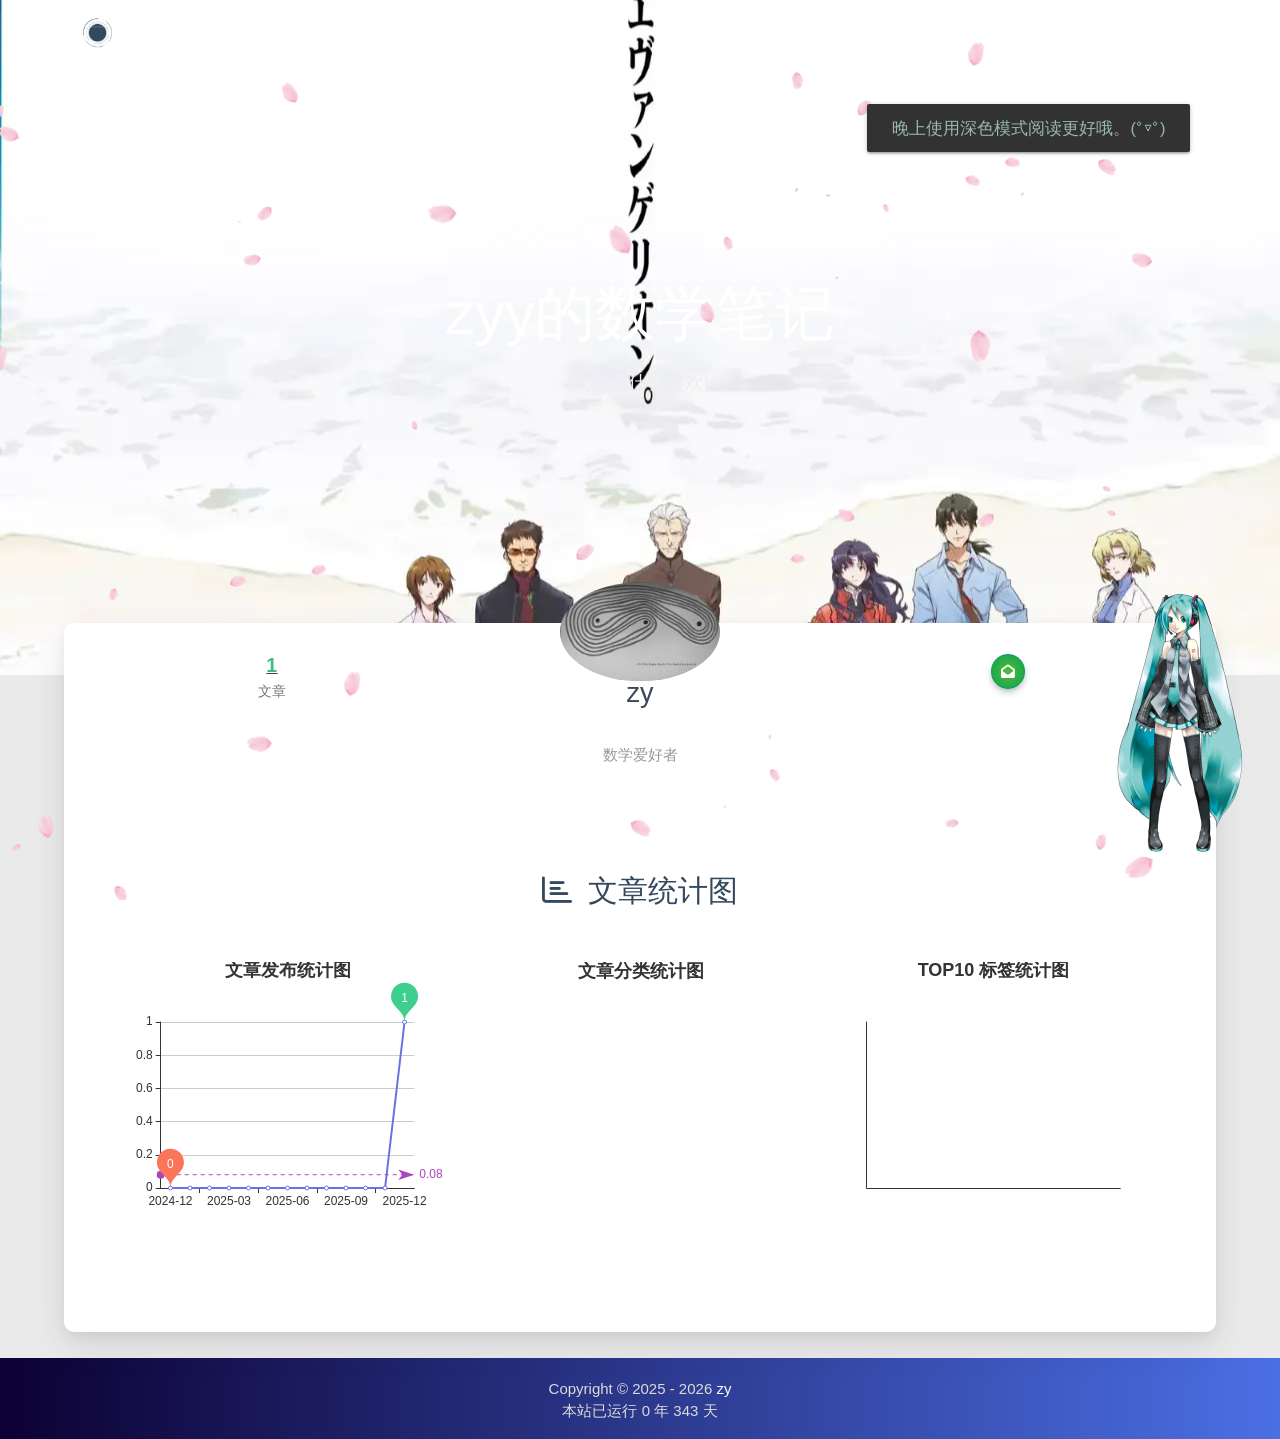
==== commit deabba6f: "Site updated: 2025-12-30 18:22:14" ====
--- a/about/index.html
+++ b/about/index.html
@@ -274,7 +274,7 @@
         <div class="brand">
             <div class="title center-align">
                 
-                    subtitle
+                zyy的数学笔记
                 
             </div>
 
